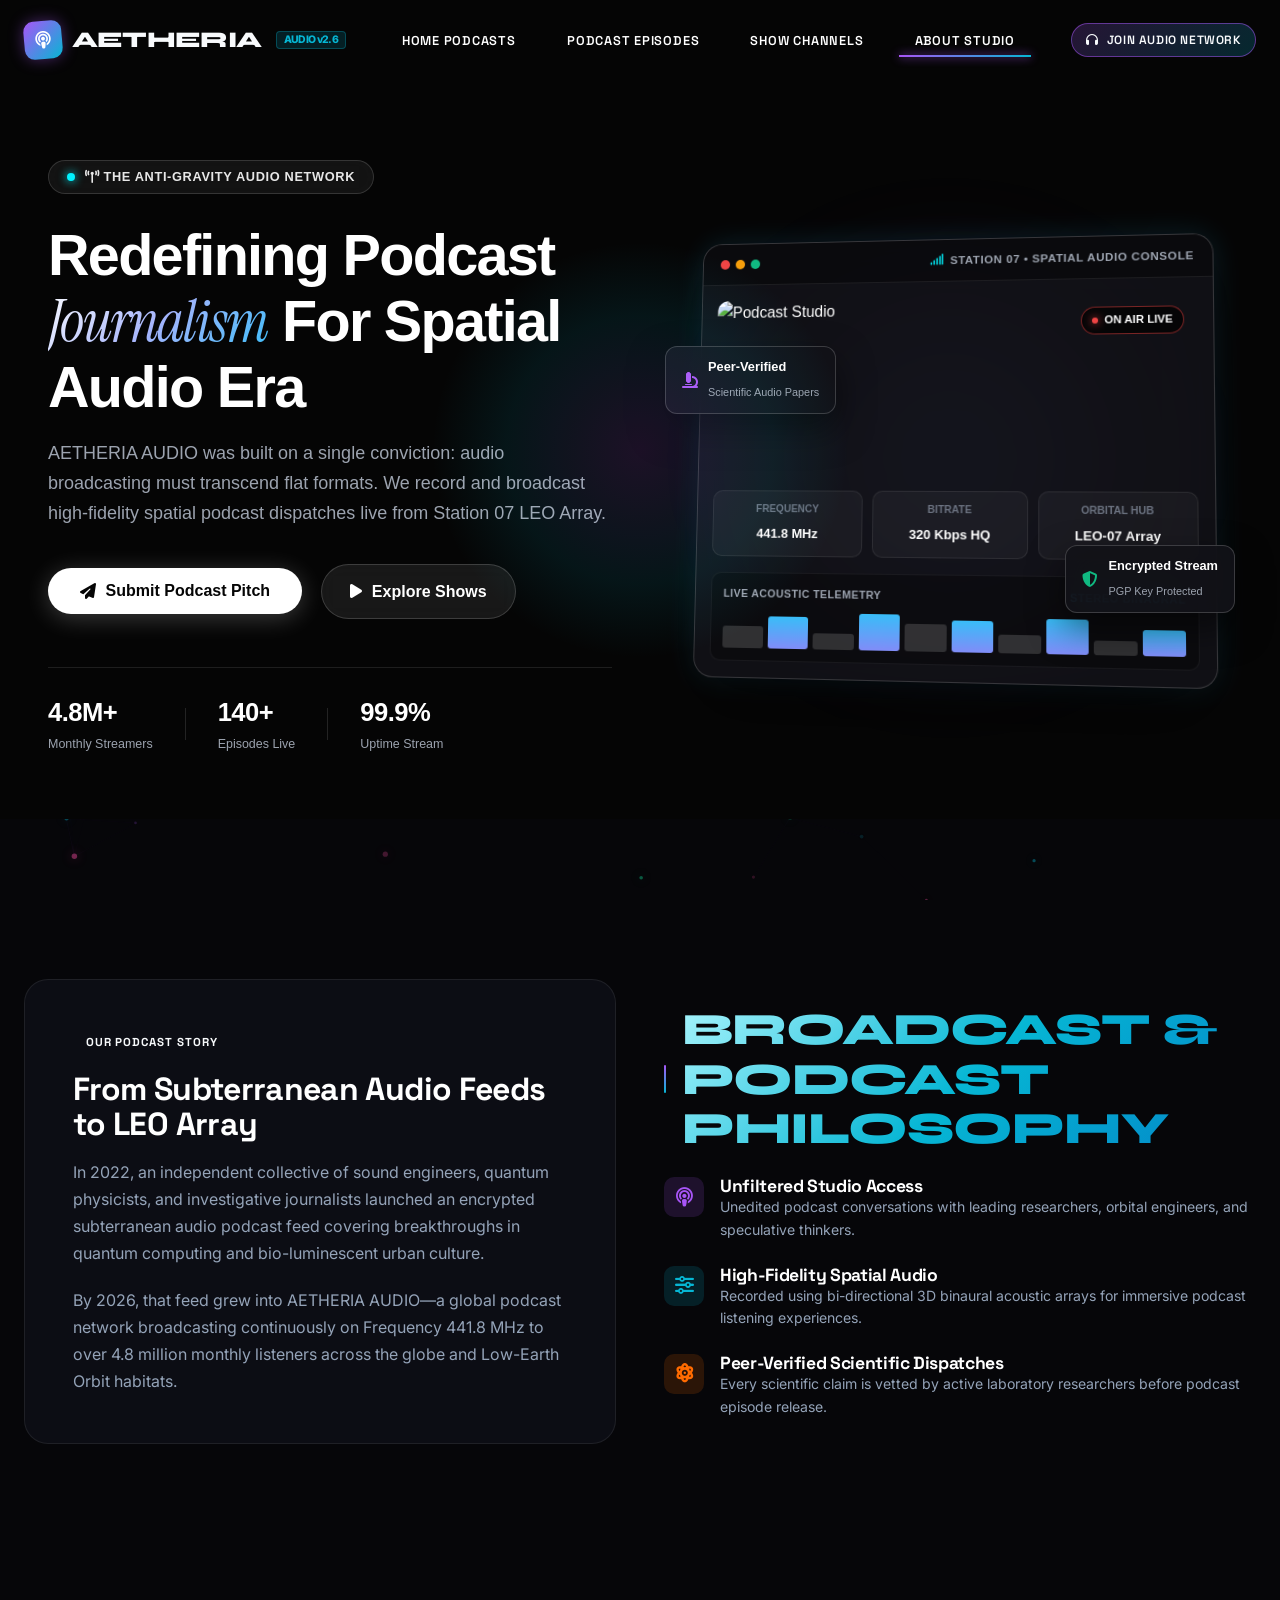
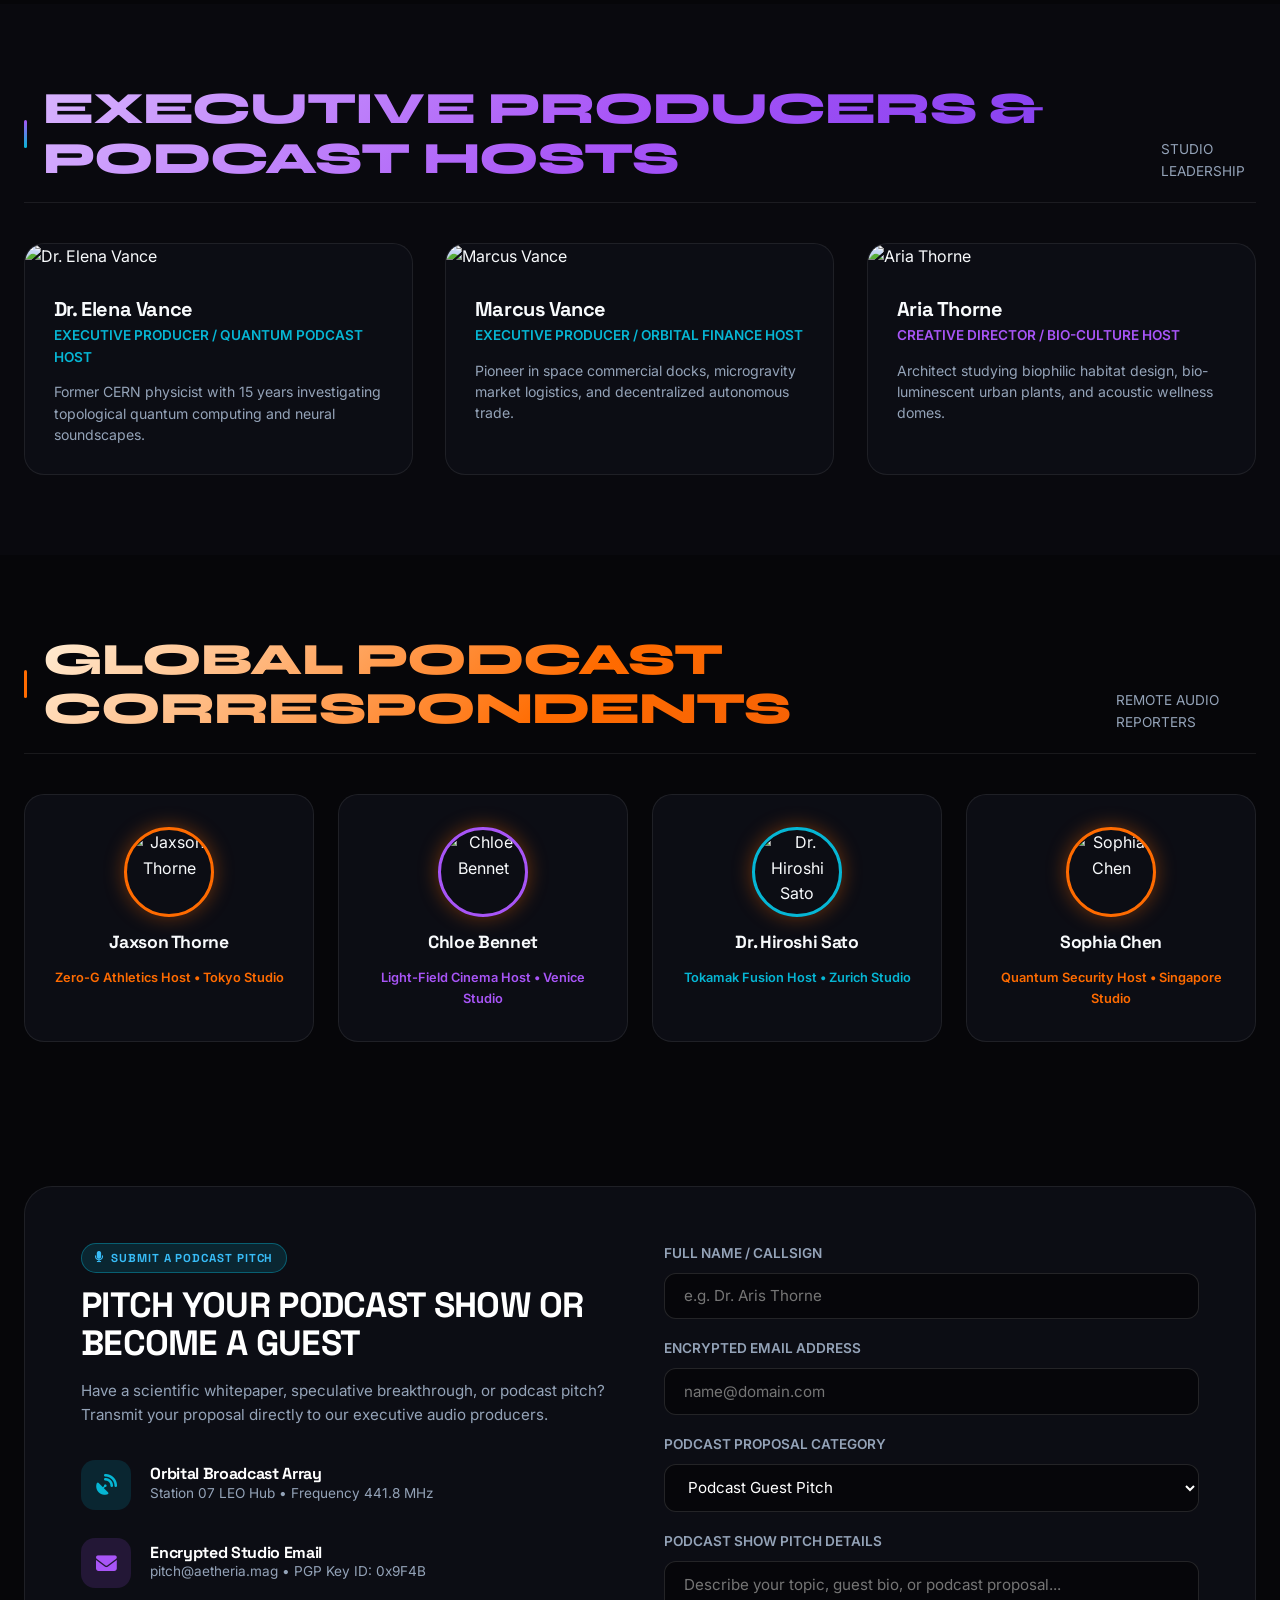
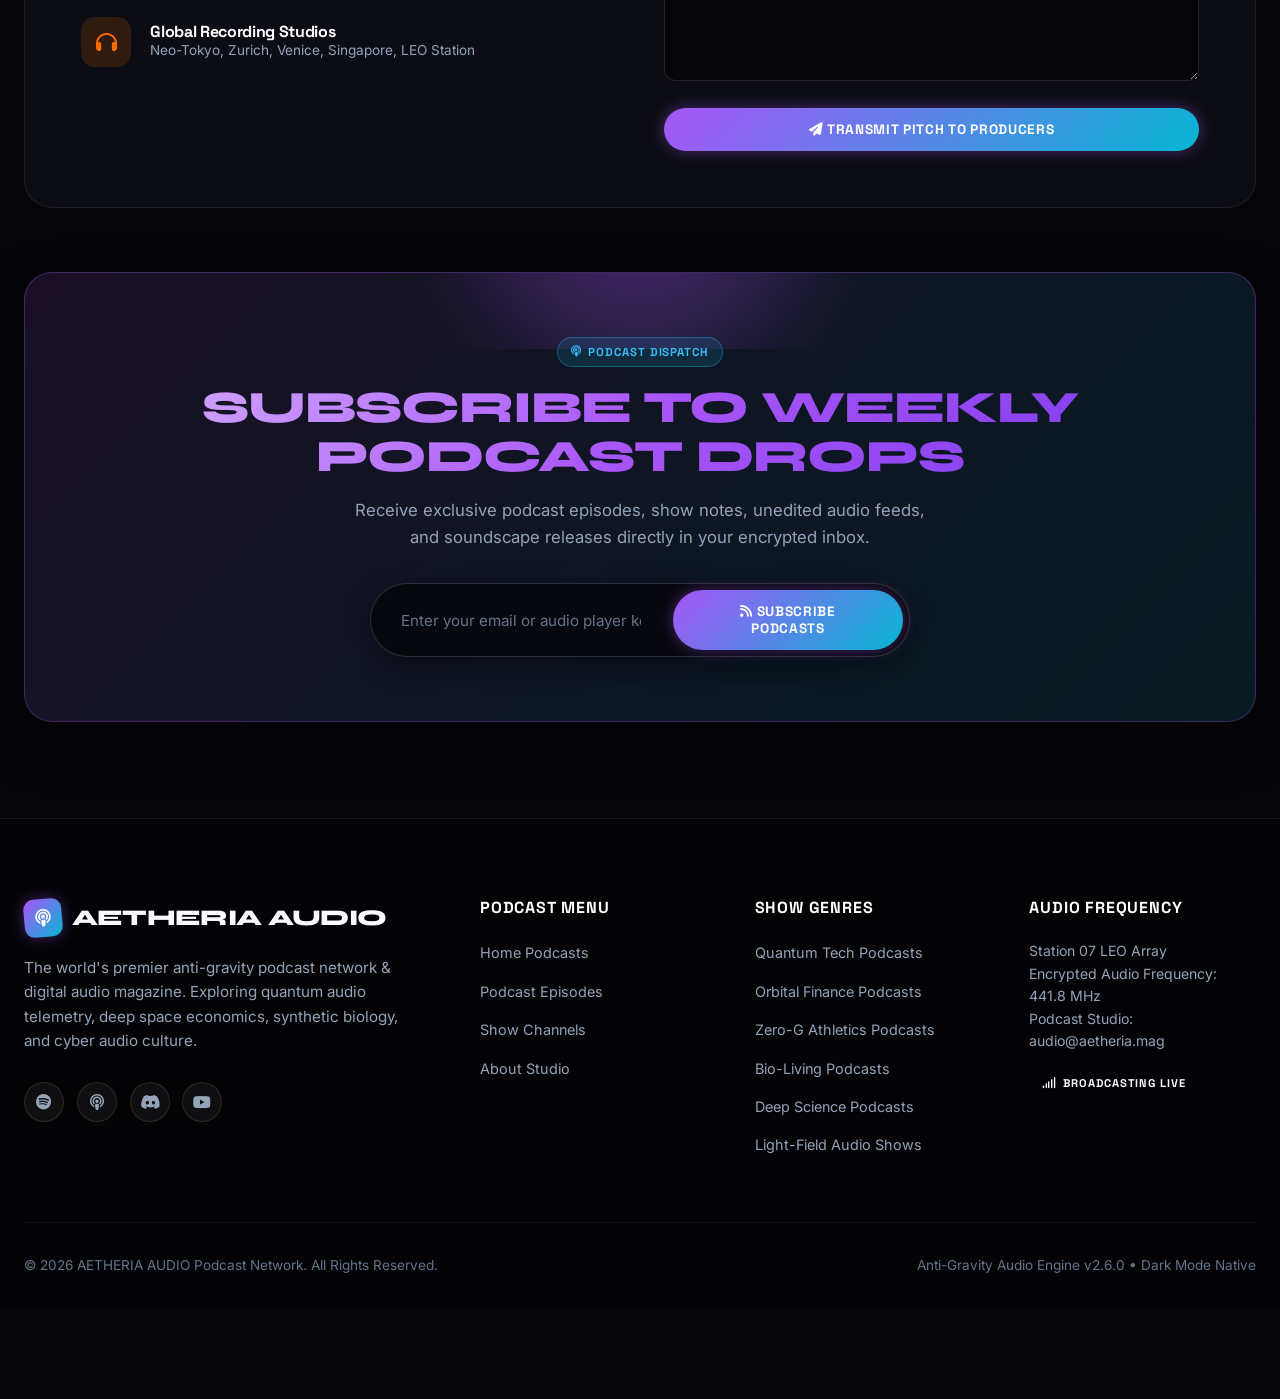
==== about.html @ 80ccce81 "Initial commit" ====
<!DOCTYPE html>
<html lang="en">
<head>
  <meta charset="UTF-8">
  <meta name="viewport" content="width=device-width, initial-scale=1.0">
  <title>About Our Podcast Network & Studio — AETHERIA AUDIO</title>
  <meta name="description" content="Learn about AETHERIA AUDIO's history, podcast broadcasting philosophy, leadership team, studio tech, and global audio correspondent network.">
  
  <!-- Font Awesome Icons -->
  <link rel="stylesheet" href="https://cdnjs.cloudflare.com/ajax/libs/font-awesome/6.4.0/css/all.min.css">
  <!-- Stylesheets -->
  <link rel="stylesheet" href="css/style.css">
</head>
<body>

  <!-- Custom Cursor Glow -->
  <div id="cursor-glow"></div>

  <!-- Background Particles Canvas -->
  <canvas id="particles-canvas"></canvas>

  <!-- Header Top Info Bar & Main Navigation Header Wrapper -->
  <header class="news-page-header">
    


    <!-- Main Navigation Header -->
    <div class="main-header">
      <div class="container nav-container">
        <a href="index.html" class="brand-logo">
          <div class="brand-icon"><i class="fas fa-podcast"></i></div>
          AETHERIA <span class="brand-tag">AUDIO v2.6</span>
        </a>

        <!-- PODCAST NAVIGATION MENU -->
        <ul class="nav-menu">
          <li><a href="index.html" class="nav-link">HOME PODCASTS</a></li>
          <li><a href="news.html" class="nav-link">PODCAST EPISODES</a></li>
          <li><a href="categories.html" class="nav-link">SHOW CHANNELS</a></li>
          <li><a href="about.html" class="nav-link active">ABOUT STUDIO</a></li>
        </ul>

        <div class="nav-actions">
          <button class="btn-header-sub" onclick="document.getElementById('newsletter-box').scrollIntoView({behavior:'smooth'})">
            <i class="fas fa-headphones"></i> JOIN AUDIO NETWORK
          </button>
          <button class="mobile-nav-toggle" aria-label="Toggle Navigation">
            <i class="fas fa-bars"></i>
          </button>
        </div>
      </div>
    </div>
  </header>

  <!-- MAIN CONTENT -->
  <main>
    
    <!-- SPLIT LAYOUT HERO SECTION -->
    <section class="about-split-hero">
      <div class="container split-hero-container">
        
        <!-- LEFT SIDE: HEADING, SUBHEADING, AND CTAS -->
        <div class="split-hero-left">
          <div class="hero-pill-badge">
            <span class="badge-dot"></span>
            <span class="badge-txt"><i class="fas fa-broadcast-tower"></i> THE ANTI-GRAVITY AUDIO NETWORK</span>
          </div>

          <h1 class="split-hero-headline">
            Redefining Podcast <span class="serif-italic-accent">Journalism</span> For Spatial Audio Era
          </h1>

          <p class="split-hero-desc">
            AETHERIA AUDIO was built on a single conviction: audio broadcasting must transcend flat formats. We record and broadcast high-fidelity spatial podcast dispatches live from Station 07 LEO Array.
          </p>

          <!-- CTAS GROUP -->
          <div class="split-hero-ctas">
            <button class="btn-split-primary" onclick="document.getElementById('about-contact-form').scrollIntoView({behavior:'smooth'})">
              <i class="fas fa-paper-plane"></i> Submit Podcast Pitch
            </button>
            <a href="categories.html" class="btn-split-secondary">
              <i class="fas fa-play"></i> Explore Shows
            </a>
          </div>

          <!-- MINI METRICS ROW -->
          <div class="split-metrics-row">
            <div class="metric-item">
              <span class="metric-val">4.8M+</span>
              <span class="metric-lbl">Monthly Streamers</span>
            </div>
            <div class="metric-divider"></div>
            <div class="metric-item">
              <span class="metric-val">140+</span>
              <span class="metric-lbl">Episodes Live</span>
            </div>
            <div class="metric-divider"></div>
            <div class="metric-item">
              <span class="metric-val">99.9%</span>
              <span class="metric-lbl">Uptime Stream</span>
            </div>
          </div>
        </div>

        <!-- RIGHT SIDE: PRODUCT VISUAL & STUDIO CONTROL DASHBOARD MOCKUP -->
        <div class="split-hero-right">
          <div class="studio-visual-wrapper">
            <div class="visual-glow-ring"></div>
            
            <!-- STUDIO GLASS CARD MOCKUP -->
            <div class="studio-glass-mockup">
              <!-- Top Mockup Toolbar -->
              <div class="mockup-bar">
                <div class="mockup-dots">
                  <span></span><span></span><span></span>
                </div>
                <div class="mockup-title-tag">
                  <i class="fas fa-signal" style="color:#00f2fe;"></i> STATION 07 • SPATIAL AUDIO CONSOLE
                </div>
              </div>

              <!-- Main Visual Body -->
              <div class="mockup-inner-body">
                <!-- Studio Image Preview -->
                <div class="mockup-studio-banner">
                  <img src="https://images.unsplash.com/photo-1590602847861-f357a9332bbc?auto=format&fit=crop&w=800&q=80" alt="Podcast Studio">
                  <div class="banner-badge"><span class="pulse-red"></span> ON AIR LIVE</div>
                </div>

                <!-- Studio Telemetry Grid -->
                <div class="mockup-telemetry-grid">
                  <div class="telemetry-box">
                    <span class="telemetry-lbl">FREQUENCY</span>
                    <span class="telemetry-val">441.8 MHz</span>
                  </div>
                  <div class="telemetry-box">
                    <span class="telemetry-lbl">BITRATE</span>
                    <span class="telemetry-val">320 Kbps HQ</span>
                  </div>
                  <div class="telemetry-box">
                    <span class="telemetry-lbl">ORBITAL HUB</span>
                    <span class="telemetry-val">LEO-07 Array</span>
                  </div>
                </div>

                <!-- Animated Equalizer Bands -->
                <div class="mockup-equalizer-wrap">
                  <div class="eq-header">
                    <span>LIVE ACOUSTIC TELEMETRY</span>
                    <span style="color:#38bdf8;">STEREO BINAURAL</span>
                  </div>
                  <div class="eq-bars-container">
                    <span class="eq-bar" style="height: 60%"></span>
                    <span class="eq-bar active" style="height: 90%"></span>
                    <span class="eq-bar" style="height: 45%"></span>
                    <span class="eq-bar active" style="height: 100%"></span>
                    <span class="eq-bar" style="height: 75%"></span>
                    <span class="eq-bar active" style="height: 85%"></span>
                    <span class="eq-bar" style="height: 50%"></span>
                    <span class="eq-bar active" style="height: 95%"></span>
                    <span class="eq-bar" style="height: 40%"></span>
                    <span class="eq-bar active" style="height: 70%"></span>
                  </div>
                </div>

              </div>
            </div>

            <!-- FLOATING ACCENT CHIP OVERLAY -->
            <div class="floating-mockup-chip chip-left">
              <i class="fas fa-microscope" style="color:#a855f7;"></i>
              <div>
                <strong>Peer-Verified</strong>
                <span>Scientific Audio Papers</span>
              </div>
            </div>

            <div class="floating-mockup-chip chip-right">
              <i class="fas fa-shield-halved" style="color:#10b981;"></i>
              <div>
                <strong>Encrypted Stream</strong>
                <span>PGP Key Protected</span>
              </div>
            </div>

          </div>
        </div>

      </div>
    </section>

    <!-- OUR STORY & BROADCAST MISSION SECTION -->
    <section class="section-padding">
      <div class="container">
        <div class="story-mission-grid">
          
          <div class="story-card anti-gravity-card">
            <span class="badge-category badge-orange" style="margin-bottom: 1rem;">OUR PODCAST STORY</span>
            <h2 style="font-size: 2rem; margin-bottom: 1rem; color: #fff;">From Subterranean Audio Feeds to LEO Array</h2>
            <p style="color: var(--text-muted); line-height: 1.7; margin-bottom: 1.2rem;">
              In 2022, an independent collective of sound engineers, quantum physicists, and investigative journalists launched an encrypted subterranean audio podcast feed covering breakthroughs in quantum computing and bio-luminescent urban culture.
            </p>
            <p style="color: var(--text-muted); line-height: 1.7;">
              By 2026, that feed grew into AETHERIA AUDIO—a global podcast network broadcasting continuously on Frequency 441.8 MHz to over 4.8 million monthly listeners across the globe and Low-Earth Orbit habitats.
            </p>
          </div>

          <div>
            <div class="section-title-wrapper" style="margin-bottom: 1.5rem;">
              <div class="section-accent-line"></div>
              <h2 class="headline-section text-gradient-cyan">BROADCAST & PODCAST PHILOSOPHY</h2>
            </div>
            
            <div class="mission-pillars">
              <div class="pillar-item">
                <div class="pillar-icon"><i class="fas fa-podcast"></i></div>
                <div>
                  <h4 style="font-size: 1.1rem; color: #fff;">Unfiltered Studio Access</h4>
                  <p style="font-size: 0.88rem; color: var(--text-muted);">Unedited podcast conversations with leading researchers, orbital engineers, and speculative thinkers.</p>
                </div>
              </div>

              <div class="pillar-item">
                <div class="pillar-icon" style="background: rgba(6, 182, 212, 0.15); color: var(--accent-cyan);"><i class="fas fa-sliders-h"></i></div>
                <div>
                  <h4 style="font-size: 1.1rem; color: #fff;">High-Fidelity Spatial Audio</h4>
                  <p style="font-size: 0.88rem; color: var(--text-muted);">Recorded using bi-directional 3D binaural acoustic arrays for immersive podcast listening experiences.</p>
                </div>
              </div>

              <div class="pillar-item">
                <div class="pillar-icon" style="background: rgba(255, 107, 0, 0.15); color: var(--accent-orange);"><i class="fas fa-atom"></i></div>
                <div>
                  <h4 style="font-size: 1.1rem; color: #fff;">Peer-Verified Scientific Dispatches</h4>
                  <p style="font-size: 0.88rem; color: var(--text-muted);">Every scientific claim is vetted by active laboratory researchers before podcast episode release.</p>
                </div>
              </div>
            </div>
          </div>

        </div>
      </div>
    </section>

    <!-- EXECUTIVE PRODUCERS & HOSTS -->
    <section class="section-padding" style="background: rgba(12, 13, 20, 0.5);">
      <div class="container">
        <div class="section-header">
          <div class="section-title-wrapper">
            <div class="section-accent-line"></div>
            <h2 class="headline-section text-gradient-purple">EXECUTIVE PRODUCERS & PODCAST HOSTS</h2>
          </div>
          <span style="color: var(--text-muted); font-size: 0.85rem;">STUDIO LEADERSHIP</span>
        </div>

        <div class="editorial-team-grid">
          
          <div class="team-card anti-gravity-card">
            <img src="https://images.unsplash.com/photo-1534528741775-53994a69daeb?auto=format&fit=crop&w=600&q=80" alt="Dr. Elena Vance" class="team-photo">
            <div class="team-info">
              <h3 class="team-name">Dr. Elena Vance</h3>
              <p class="team-title">EXECUTIVE PRODUCER / QUANTUM PODCAST HOST</p>
              <p class="team-bio">Former CERN physicist with 15 years investigating topological quantum computing and neural soundscapes.</p>
            </div>
          </div>

          <div class="team-card anti-gravity-card">
            <img src="https://images.unsplash.com/photo-1507003211169-0a1dd7228f2d?auto=format&fit=crop&w=600&q=80" alt="Marcus Vance" class="team-photo">
            <div class="team-info">
              <h3 class="team-name">Marcus Vance</h3>
              <p class="team-title" style="color: var(--accent-cyan);">EXECUTIVE PRODUCER / ORBITAL FINANCE HOST</p>
              <p class="team-bio">Pioneer in space commercial docks, microgravity market logistics, and decentralized autonomous trade.</p>
            </div>
          </div>

          <div class="team-card anti-gravity-card">
            <img src="https://images.unsplash.com/photo-1517841905240-472988babdf9?auto=format&fit=crop&w=600&q=80" alt="Aria Thorne" class="team-photo">
            <div class="team-info">
              <h3 class="team-name">Aria Thorne</h3>
              <p class="team-title" style="color: var(--accent-purple);">CREATIVE DIRECTOR / BIO-CULTURE HOST</p>
              <p class="team-bio">Architect studying biophilic habitat design, bio-luminescent urban plants, and acoustic wellness domes.</p>
            </div>
          </div>

        </div>
      </div>
    </section>

    <!-- FIELD CORRESPONDENTS & SOUND ENGINEERS -->
    <section class="section-padding">
      <div class="container">
        <div class="section-header">
          <div class="section-title-wrapper">
            <div class="section-accent-line" style="background: var(--accent-orange);"></div>
            <h2 class="headline-section text-gradient-orange">GLOBAL PODCAST CORRESPONDENTS</h2>
          </div>
          <span style="color: var(--text-muted); font-size: 0.85rem;">REMOTE AUDIO REPORTERS</span>
        </div>

        <div class="grid-4">
          <div class="contributor-card anti-gravity-card">
            <img src="https://images.unsplash.com/photo-1500648767791-00dcc994a43e?auto=format&fit=crop&w=300&q=80" alt="Jaxson Thorne" class="contributor-img">
            <h3 class="contributor-name">Jaxson Thorne</h3>
            <span class="contributor-role" style="color: var(--accent-orange);">Zero-G Athletics Host • Tokyo Studio</span>
          </div>

          <div class="contributor-card anti-gravity-card">
            <img src="https://images.unsplash.com/photo-1494790108377-be9c29b29330?auto=format&fit=crop&w=300&q=80" alt="Chloe Bennet" class="contributor-img" style="border-color: var(--accent-purple);">
            <h3 class="contributor-name">Chloe Bennet</h3>
            <span class="contributor-role" style="color: var(--accent-purple);">Light-Field Cinema Host • Venice Studio</span>
          </div>

          <div class="contributor-card anti-gravity-card">
            <img src="https://images.unsplash.com/photo-1522075469751-3a6694fb2f61?auto=format&fit=crop&w=300&q=80" alt="Dr. Hiroshi Sato" class="contributor-img" style="border-color: var(--accent-cyan);">
            <h3 class="contributor-name">Dr. Hiroshi Sato</h3>
            <span class="contributor-role" style="color: var(--accent-cyan);">Tokamak Fusion Host • Zurich Studio</span>
          </div>

          <div class="contributor-card anti-gravity-card">
            <img src="https://images.unsplash.com/photo-1573496359142-b8d87734a5a2?auto=format&fit=crop&w=300&q=80" alt="Sophia Chen" class="contributor-img" style="border-color: var(--accent-orange);">
            <h3 class="contributor-name">Sophia Chen</h3>
            <span class="contributor-role" style="color: var(--accent-orange);">Quantum Security Host • Singapore Studio</span>
          </div>
        </div>
      </div>
    </section>

    <!-- PITCH A PODCAST / CONTACT DESK -->
    <section class="container">
      <div class="contact-section-wrap">
        <div>
          <span class="badge-category badge-tech" style="margin-bottom: 0.8rem;"><i class="fas fa-microphone"></i> SUBMIT A PODCAST PITCH</span>
          <h2 style="font-size: 2.2rem; color: #fff; margin-bottom: 1rem;">PITCH YOUR PODCAST SHOW OR BECOME A GUEST</h2>
          <p style="color: var(--text-muted); font-size: 0.95rem; line-height: 1.6;">
            Have a scientific whitepaper, speculative breakthrough, or podcast pitch? Transmit your proposal directly to our executive audio producers.
          </p>

          <div class="contact-info-list">
            <div class="contact-info-item">
              <div class="contact-icon-box"><i class="fas fa-satellite-dish"></i></div>
              <div>
                <h4 style="font-size: 1rem; color: #fff;">Orbital Broadcast Array</h4>
                <p style="font-size: 0.85rem; color: var(--text-muted);">Station 07 LEO Hub • Frequency 441.8 MHz</p>
              </div>
            </div>

            <div class="contact-info-item">
              <div class="contact-icon-box" style="background: rgba(168, 85, 247, 0.15); color: var(--accent-purple);"><i class="fas fa-envelope"></i></div>
              <div>
                <h4 style="font-size: 1rem; color: #fff;">Encrypted Studio Email</h4>
                <p style="font-size: 0.85rem; color: var(--text-muted);">pitch@aetheria.mag • PGP Key ID: 0x9F4B</p>
              </div>
            </div>

            <div class="contact-info-item">
              <div class="contact-icon-box" style="background: rgba(255, 107, 0, 0.15); color: var(--accent-orange);"><i class="fas fa-headphones"></i></div>
              <div>
                <h4 style="font-size: 1rem; color: #fff;">Global Recording Studios</h4>
                <p style="font-size: 0.85rem; color: var(--text-muted);">Neo-Tokyo, Zurich, Venice, Singapore, LEO Station</p>
              </div>
            </div>
          </div>
        </div>

        <div>
          <form id="about-contact-form" class="contact-form">
            <div class="form-group">
              <label class="form-label" for="contact-name">FULL NAME / CALLSIGN</label>
              <input type="text" id="contact-name" class="form-input" placeholder="e.g. Dr. Aris Thorne" required>
            </div>

            <div class="form-group">
              <label class="form-label" for="contact-email">ENCRYPTED EMAIL ADDRESS</label>
              <input type="email" id="contact-email" class="form-input" placeholder="name@domain.com" required>
            </div>

            <div class="form-group">
              <label class="form-label" for="contact-subject">PODCAST PROPOSAL CATEGORY</label>
              <select id="contact-subject" class="form-input">
                <option value="guest">Podcast Guest Pitch</option>
                <option value="show">New Podcast Show Series Proposal</option>
                <option value="research">Scientific Paper Audio Adaptation</option>
                <option value="general">Sponsorship & Syndication Inquiry</option>
              </select>
            </div>

            <div class="form-group">
              <label class="form-label" for="contact-message">PODCAST SHOW PITCH DETAILS</label>
              <textarea id="contact-message" class="form-textarea" placeholder="Describe your topic, guest bio, or podcast proposal..." required></textarea>
            </div>

            <button type="submit" class="btn-subscribe" style="width: 100%; text-align: center; margin-top: 0.5rem;">
              <i class="fas fa-paper-plane"></i> TRANSMIT PITCH TO PRODUCERS
            </button>
          </form>
        </div>
      </div>
    </section>

    <!-- PODCAST NEWSLETTER SUBSCRIPTION SECTION -->
    <section class="container" id="newsletter-box">
      <div class="newsletter-section">
        <div class="newsletter-glow"></div>
        <span class="badge-category badge-tech" style="margin-bottom: 1rem;"><i class="fas fa-podcast"></i> PODCAST DISPATCH</span>
        <h2 class="headline-section newsletter-title text-gradient-purple">SUBSCRIBE TO WEEKLY PODCAST DROPS</h2>
        <p class="newsletter-desc">Receive exclusive podcast episodes, show notes, unedited audio feeds, and soundscape releases directly in your encrypted inbox.</p>

        <form class="newsletter-form">
          <input type="email" class="newsletter-input" placeholder="Enter your email or audio player key..." required>
          <button type="submit" class="btn-subscribe"><i class="fas fa-rss"></i> SUBSCRIBE PODCASTS</button>
        </form>
      </div>
    </section>

  </main>

  <!-- EPISODE MODAL -->
  <div id="article-modal" class="modal-overlay">
    <div class="modal-container">
      <button class="modal-close-btn" onclick="closeModal()"><i class="fas fa-times"></i></button>
      <div class="modal-body-content"></div>
    </div>
  </div>

  <!-- MAIN FOOTER -->
  <footer class="main-footer">
    <div class="container">
      <div class="footer-grid">
        
        <div>
          <a href="index.html" class="brand-logo">
            <div class="brand-icon"><i class="fas fa-podcast"></i></div>
            AETHERIA AUDIO
          </a>
          <p class="footer-brand-desc">
            The world's premier anti-gravity podcast network & digital audio magazine. Exploring quantum audio telemetry, deep space economics, synthetic biology, and cyber audio culture.
          </p>
          <div class="footer-socials">
            <a href="#" class="social-link" aria-label="Spotify"><i class="fab fa-spotify"></i></a>
            <a href="#" class="social-link" aria-label="Apple Podcasts"><i class="fas fa-podcast"></i></a>
            <a href="#" class="social-link" aria-label="Discord"><i class="fab fa-discord"></i></a>
            <a href="#" class="social-link" aria-label="Youtube"><i class="fab fa-youtube"></i></a>
          </div>
        </div>

        <div>
          <h4 class="footer-col-title">PODCAST MENU</h4>
          <ul class="footer-links-list">
            <li><a href="index.html">Home Podcasts</a></li>
            <li><a href="news.html">Podcast Episodes</a></li>
            <li><a href="categories.html">Show Channels</a></li>
            <li><a href="about.html">About Studio</a></li>
          </ul>
        </div>

        <div>
          <h4 class="footer-col-title">SHOW GENRES</h4>
          <ul class="footer-links-list">
            <li><a href="categories.html#tech">Quantum Tech Podcasts</a></li>
            <li><a href="categories.html#business">Orbital Finance Podcasts</a></li>
            <li><a href="categories.html#sports">Zero-G Athletics Podcasts</a></li>
            <li><a href="categories.html#lifestyle">Bio-Living Podcasts</a></li>
            <li><a href="categories.html#science">Deep Science Podcasts</a></li>
            <li><a href="categories.html#entertainment">Light-Field Audio Shows</a></li>
          </ul>
        </div>

        <div>
          <h4 class="footer-col-title">AUDIO FREQUENCY</h4>
          <p style="font-size: 0.88rem; color: var(--text-muted); line-height: 1.6; margin-bottom: 1rem;">
            Station 07 LEO Array<br>
            Encrypted Audio Frequency: 441.8 MHz<br>
            Podcast Studio: audio@aetheria.mag
          </p>
          <span class="badge-category badge-cyan" style="font-size: 0.7rem;"><i class="fas fa-signal"></i> BROADCASTING LIVE</span>
        </div>

      </div>

      <div class="footer-bottom-bar">
        <span>© 2026 AETHERIA AUDIO Podcast Network. All Rights Reserved.</span>
        <span>Anti-Gravity Audio Engine v2.6.0 • Dark Mode Native</span>
      </div>
    </div>
  </footer>

  <!-- Scripts -->
  <script src="js/main.js"></script>
</body>
</html>
---- css/style.css ----
/* ==========================================================================
   AETHERIA - ANTI-GRAVITY FUTURISTIC PODCAST & AUDIO MAGAZINE
   Design System, CSS Variables, Soundwave Animations & Sticky Player
   ========================================================================== */

@import url('https://fonts.googleapis.com/css2?family=Barlow:wght@300;400;500;600&family=Instrument+Serif:ital@0;1&family=Outfit:wght@300;400;500;600;700;800;900&family=Space+Grotesk:wght@300;400;500;600;700&family=Syne:wght@400;600;700;800&family=Inter:wght@300;400;500;600;700&display=swap');

:root {
  /* Core Palette */
  --bg-dark: #060609;
  --bg-card: #0c0d14;
  --bg-card-hover: #121420;
  --bg-glass: rgba(12, 13, 20, 0.75);
  --bg-glass-border: rgba(255, 255, 255, 0.08);

  /* Typography Colors */
  --text-main: #f8fafc;
  --text-muted: #94a3b8;
  --text-dim: #64748b;

  /* Accent Colors */
  --accent-purple: #a855f7;
  --accent-purple-glow: rgba(168, 85, 247, 0.4);
  --accent-cyan: #06b6d4;
  --accent-cyan-glow: rgba(6, 182, 212, 0.4);
  --accent-orange: #ff6b00;
  --accent-orange-glow: rgba(255, 107, 0, 0.4);
  --accent-magenta: #ec4899;
  --accent-green: #10b981;

  /* Fonts */
  --font-display: 'Syne', 'Outfit', sans-serif;
  --font-title: 'Space Grotesk', 'Outfit', sans-serif;
  --font-body: 'Inter', sans-serif;

  /* Shadows & Depth */
  --shadow-sm: 0 4px 20px rgba(0, 0, 0, 0.4);
  --shadow-glow-purple: 0 0 30px rgba(168, 85, 247, 0.3);
  --shadow-glow-cyan: 0 0 30px rgba(6, 182, 212, 0.3);
  --shadow-glow-orange: 0 0 30px rgba(255, 107, 0, 0.3);

  /* Transitions */
  --transition-fast: 0.2s cubic-bezier(0.16, 1, 0.3, 1);
  --transition-smooth: 0.4s cubic-bezier(0.16, 1, 0.3, 1);
  --transition-bounce: 0.5s cubic-bezier(0.34, 1.56, 0.64, 1);
}

/* Reset & Setup */
*, *::before, *::after {
  box-sizing: border-box;
  margin: 0;
  padding: 0;
}

html {
  scroll-behavior: smooth;
  font-size: 16px;
  background-color: var(--bg-dark);
  color: var(--text-main);
  font-family: var(--font-body);
  overflow-x: hidden;
}

body {
  background-color: var(--bg-dark);
  color: var(--text-main);
  line-height: 1.6;
  min-height: 100vh;
  position: relative;
  overflow-x: hidden;
  -webkit-font-smoothing: antialiased;
  padding-bottom: 90px; /* Space for Sticky Audio Player */
}

/* Custom Cursor Glow */
#cursor-glow {
  position: fixed;
  width: 420px;
  height: 420px;
  border-radius: 50%;
  background: radial-gradient(circle, rgba(168, 85, 247, 0.14) 0%, rgba(6, 182, 212, 0.09) 45%, rgba(0, 0, 0, 0) 70%);
  pointer-events: none;
  z-index: 9999;
  transform: translate(-50%, -50%);
  transition: width 0.3s, height 0.3s, opacity 0.3s;
  mix-blend-mode: screen;
}

/* Background Particle Canvas */
#particles-canvas {
  position: fixed;
  top: 0;
  left: 0;
  width: 100vw;
  height: 100vh;
  pointer-events: none;
  z-index: 0;
  opacity: 0.65;
}

/* Container */
.container {
  width: 100%;
  max-width: 1380px;
  margin: 0 auto;
  padding: 0 1.5rem;
  position: relative;
  z-index: 2;
}

/* Typography */
h1, h2, h3, h4, h5, h6 {
  font-family: var(--font-title);
  color: var(--text-main);
  line-height: 1.1;
  font-weight: 700;
  letter-spacing: -0.02em;
}

.headline-hero {
  font-family: var(--font-display);
  font-size: clamp(2.4rem, 5.2vw, 5rem);
  font-weight: 800;
  text-transform: uppercase;
  letter-spacing: -0.03em;
  line-height: 0.95;
  background: linear-gradient(135deg, #ffffff 40%, #cbd5e1 70%, #94a3b8 100%);
  -webkit-background-clip: text;
  -webkit-text-fill-color: transparent;
}

.headline-section {
  font-family: var(--font-display);
  font-size: clamp(1.8rem, 3.5vw, 2.8rem);
  font-weight: 800;
  text-transform: uppercase;
  letter-spacing: -0.02em;
}

.text-gradient-purple {
  background: linear-gradient(135deg, #d8b4fe 0%, var(--accent-purple) 50%, #7c3aed 100%);
  -webkit-background-clip: text;
  -webkit-text-fill-color: transparent;
}

.text-gradient-cyan {
  background: linear-gradient(135deg, #a5f3fc 0%, var(--accent-cyan) 50%, #0284c7 100%);
  -webkit-background-clip: text;
  -webkit-text-fill-color: transparent;
}

.text-gradient-orange {
  background: linear-gradient(135deg, #ffedd5 0%, var(--accent-orange) 50%, #ea580c 100%);
  -webkit-background-clip: text;
  -webkit-text-fill-color: transparent;
}

/* Header & Top Bar */
.header-top-bar {
  background: rgba(6, 6, 9, 0.92);
  border-bottom: 1px solid rgba(255, 255, 255, 0.06);
  padding: 0.5rem 0;
  font-size: 0.8rem;
  color: var(--text-muted);
}

.header-top-inner {
  display: flex;
  justify-content: space-between;
  align-items: center;
}

.top-bar-badge {
  display: inline-flex;
  align-items: center;
  gap: 0.5rem;
  background: rgba(168, 85, 247, 0.15);
  color: var(--accent-purple);
  padding: 0.2rem 0.65rem;
  border-radius: 20px;
  border: 1px solid rgba(168, 85, 247, 0.3);
  font-weight: 600;
  font-size: 0.75rem;
  letter-spacing: 0.05em;
  text-transform: uppercase;
}

.pulsing-dot {
  width: 7px;
  height: 7px;
  background-color: var(--accent-purple);
  border-radius: 50%;
  box-shadow: 0 0 10px var(--accent-purple);
  animation: pulse-ring 1.8s infinite;
}

@keyframes pulse-ring {
  0% { transform: scale(0.95); box-shadow: 0 0 0 0 rgba(168, 85, 247, 0.7); }
  70% { transform: scale(1); box-shadow: 0 0 0 8px rgba(168, 85, 247, 0); }
  100% { transform: scale(0.95); box-shadow: 0 0 0 0 rgba(168, 85, 247, 0); }
}

.main-header {
  position: sticky;
  top: 0;
  z-index: 100;
  background: rgba(6, 6, 9, 0.88);
  backdrop-filter: blur(20px);
  -webkit-backdrop-filter: blur(20px);
  border-bottom: 1px solid rgba(255, 255, 255, 0.08);
  transition: all 0.3s ease;
}

.main-header.scrolled {
  background: rgba(6, 6, 9, 0.96);
  box-shadow: 0 10px 30px rgba(0, 0, 0, 0.8);
}

.nav-container {
  display: flex;
  align-items: center;
  justify-content: space-between;
  height: 80px;
  gap: 1.5rem;
}

.brand-logo {
  display: flex;
  align-items: center;
  gap: 0.6rem;
  text-decoration: none;
  color: var(--text-main);
  font-family: var(--font-display);
  font-size: 1.6rem;
  font-weight: 800;
  letter-spacing: -0.03em;
  white-space: nowrap;
  flex-shrink: 0;
}

.brand-icon {
  width: 38px;
  height: 38px;
  background: linear-gradient(135deg, var(--accent-purple), var(--accent-cyan));
  border-radius: 10px;
  display: flex;
  align-items: center;
  justify-content: center;
  color: #fff;
  font-size: 1.1rem;
  box-shadow: 0 0 15px var(--accent-purple-glow);
  transform: rotate(-5deg);
  transition: transform 0.3s var(--transition-bounce);
  flex-shrink: 0;
}

.brand-logo:hover .brand-icon {
  transform: rotate(10deg) scale(1.1);
  box-shadow: 0 0 25px var(--accent-cyan-glow);
}

.brand-tag {
  font-size: 0.65rem;
  background: rgba(6, 182, 212, 0.15);
  border: 1px solid rgba(6, 182, 212, 0.3);
  padding: 3px 7px;
  border-radius: 4px;
  font-family: var(--font-body);
  color: var(--accent-cyan);
  display: inline-block;
  margin-left: 0.3rem;
  line-height: 1;
  vertical-align: middle;
}

/* PODCAST NAV MENU */
.nav-menu {
  display: flex;
  align-items: center;
  gap: 1.8rem;
  list-style: none;
  margin: 0;
  padding: 0;
  flex-shrink: 0;
}

.nav-link {
  text-decoration: none;
  color: var(--text-muted);
  font-family: var(--font-title);
  font-size: 0.88rem;
  font-weight: 600;
  letter-spacing: 0.06em;
  text-transform: uppercase;
  position: relative;
  padding: 0.5rem 0;
  transition: color 0.3s ease;
  white-space: nowrap;
}

.nav-link::after {
  content: '';
  position: absolute;
  bottom: 0;
  left: 0;
  width: 0%;
  height: 2px;
  background: linear-gradient(90deg, var(--accent-purple), var(--accent-cyan));
  transition: width 0.3s var(--transition-smooth);
  box-shadow: 0 0 10px var(--accent-purple);
}

.nav-link:hover, .nav-link.active {
  color: var(--text-main);
}

.nav-link:hover::after, .nav-link.active::after {
  width: 100%;
}

.nav-actions {
  display: flex;
  align-items: center;
  gap: 1rem;
  flex-shrink: 0;
}

.btn-header-sub {
  display: inline-flex;
  align-items: center;
  gap: 0.5rem;
  background: linear-gradient(135deg, rgba(168, 85, 247, 0.2), rgba(6, 182, 212, 0.2));
  border: 1px solid rgba(168, 85, 247, 0.5);
  color: var(--text-main);
  padding: 0.55rem 1.2rem;
  border-radius: 30px;
  font-family: var(--font-title);
  font-weight: 600;
  font-size: 0.8rem;
  letter-spacing: 0.05em;
  text-transform: uppercase;
  text-decoration: none;
  cursor: pointer;
  white-space: nowrap;
  transition: all 0.3s ease;
}

.btn-header-sub:hover {
  background: linear-gradient(135deg, var(--accent-purple), var(--accent-cyan));
  box-shadow: 0 0 25px var(--accent-purple-glow);
  transform: translateY(-2px);
  color: #fff;
}

.mobile-nav-toggle {
  display: none;
  background: none;
  border: none;
  color: var(--text-main);
  font-size: 1.5rem;
  cursor: pointer;
}

/* PODCAST AUDIO WAVEFORM ANIMATION */
.sound-wave-anim {
  display: inline-flex;
  align-items: flex-end;
  gap: 3px;
  height: 18px;
}

.wave-bar {
  width: 3px;
  background: var(--accent-cyan);
  border-radius: 3px;
  animation: soundWave 1.2s ease-in-out infinite alternate;
}

.wave-bar:nth-child(1) { height: 30%; animation-delay: 0.1s; }
.wave-bar:nth-child(2) { height: 80%; animation-delay: 0.3s; background: var(--accent-purple); }
.wave-bar:nth-child(3) { height: 100%; animation-delay: 0.2s; }
.wave-bar:nth-child(4) { height: 50%; animation-delay: 0.4s; background: var(--accent-orange); }
.wave-bar:nth-child(5) { height: 90%; animation-delay: 0.15s; }

@keyframes soundWave {
  0% { height: 20%; }
  100% { height: 100%; }
}

/* Anti-Gravity Floating Podcast Cards */
.anti-gravity-card {
  background: var(--bg-card);
  border: 1px solid var(--bg-glass-border);
  border-radius: 18px;
  overflow: hidden;
  position: relative;
  transition: transform 0.4s cubic-bezier(0.16, 1, 0.3, 1), box-shadow 0.4s ease, border-color 0.4s ease;
  transform-style: preserve-3d;
  will-change: transform;
}

.anti-gravity-card:hover {
  transform: translateY(-10px) rotateX(2deg) rotateY(-2deg) scale(1.01);
  border-color: rgba(168, 85, 247, 0.45);
  box-shadow: 0 20px 40px rgba(0, 0, 0, 0.65), 0 0 30px rgba(168, 85, 247, 0.25);
  z-index: 10;
}

.anti-gravity-card::before {
  content: '';
  position: absolute;
  top: 0;
  left: 0;
  right: 0;
  height: 2px;
  background: linear-gradient(90deg, transparent, var(--accent-purple), var(--accent-cyan), transparent);
  opacity: 0;
  transition: opacity 0.4s ease;
}

.anti-gravity-card:hover::before {
  opacity: 1;
}

/* Floating animation helper */
.float-element {
  animation: floatAnim 6s ease-in-out infinite;
}

@keyframes floatAnim {
  0%, 100% { transform: translateY(0px) rotate(0deg); }
  50% { transform: translateY(-12px) rotate(0.8deg); }
}

/* Category Badges */
.badge-category {
  display: inline-flex;
  align-items: center;
  gap: 0.4rem;
  padding: 0.3rem 0.8rem;
  border-radius: 30px;
  font-family: var(--font-title);
  font-size: 0.72rem;
  font-weight: 700;
  letter-spacing: 0.08em;
  text-transform: uppercase;
  width: fit-content;
}

.badge-tech { background: rgba(6, 182, 212, 0.15); color: #38bdf8; border: 1px solid rgba(6, 182, 212, 0.4); }
.badge-business { background: rgba(168, 85, 247, 0.15); color: #c084fc; border: 1px solid rgba(168, 85, 247, 0.4); }
.badge-sports { background: rgba(255, 107, 0, 0.15); color: #ff8c38; border: 1px solid rgba(255, 107, 0, 0.4); }
.badge-lifestyle { background: rgba(236, 72, 153, 0.15); color: #f472b6; border: 1px solid rgba(236, 72, 153, 0.4); }
.badge-science { background: rgba(16, 185, 129, 0.15); color: #34d399; border: 1px solid rgba(16, 185, 129, 0.4); }
.badge-entertainment { background: rgba(245, 158, 11, 0.15); color: #fbbf24; border: 1px solid rgba(245, 158, 11, 0.4); }

/* Play Button Overlay on Podcast Covers */
.podcast-play-btn {
  width: 52px;
  height: 52px;
  border-radius: 50%;
  background: linear-gradient(135deg, var(--accent-purple), var(--accent-cyan));
  color: #fff;
  border: none;
  display: flex;
  align-items: center;
  justify-content: center;
  font-size: 1.1rem;
  cursor: pointer;
  box-shadow: 0 0 20px var(--accent-purple-glow);
  transition: transform 0.3s var(--transition-bounce), box-shadow 0.3s ease;
}

.podcast-play-btn:hover {
  transform: scale(1.15) rotate(5deg);
  box-shadow: 0 0 30px var(--accent-cyan-glow);
}

.podcast-cover-wrap {
  position: relative;
  width: 100%;
  height: 250px;
  overflow: hidden;
}

.podcast-cover-wrap img {
  width: 100%;
  height: 100%;
  object-fit: cover;
  transition: transform 0.6s cubic-bezier(0.16, 1, 0.3, 1);
}

.anti-gravity-card:hover .podcast-cover-wrap img {
  transform: scale(1.08);
}

.play-overlay {
  position: absolute;
  top: 0;
  left: 0;
  width: 100%;
  height: 100%;
  background: rgba(6, 6, 9, 0.45);
  display: flex;
  align-items: center;
  justify-content: center;
  opacity: 0;
  transition: opacity 0.3s ease;
}

.anti-gravity-card:hover .play-overlay {
  opacity: 1;
}

/* Sections */
.section-padding {
  padding: 5rem 0;
  position: relative;
}

.section-header {
  display: flex;
  justify-content: space-between;
  align-items: flex-end;
  margin-bottom: 2.5rem;
  border-bottom: 1px solid rgba(255, 255, 255, 0.08);
  padding-bottom: 1.2rem;
}

.section-title-wrapper {
  display: flex;
  align-items: center;
  gap: 1rem;
}

.section-accent-line {
  width: 4px;
  height: 28px;
  background: linear-gradient(to bottom, var(--accent-purple), var(--accent-cyan));
  border-radius: 2px;
}

.view-all-link {
  color: var(--accent-cyan);
  text-decoration: none;
  font-family: var(--font-title);
  font-size: 0.85rem;
  font-weight: 700;
  letter-spacing: 0.08em;
  text-transform: uppercase;
  display: flex;
  align-items: center;
  gap: 0.4rem;
  transition: gap 0.3s ease, color 0.3s ease;
}

.view-all-link:hover {
  color: var(--accent-purple);
  gap: 0.7rem;
}

/* Hero Grid */
.hero-section {
  padding: 2.5rem 0 4rem;
  position: relative;
}

.hero-grid {
  display: grid;
  grid-template-columns: 1.8fr 1fr;
  gap: 2rem;
}

.hero-featured-card {
  position: relative;
  border-radius: 24px;
  overflow: hidden;
  height: 590px;
  background: var(--bg-card);
  border: 1px solid rgba(255, 255, 255, 0.1);
  display: flex;
  flex-direction: column;
  justify-content: flex-end;
  padding: 3rem;
  box-shadow: 0 20px 50px rgba(0,0,0,0.65);
}

.hero-bg-img {
  position: absolute;
  top: 0;
  left: 0;
  width: 100%;
  height: 100%;
  object-fit: cover;
  transition: transform 0.8s cubic-bezier(0.16, 1, 0.3, 1);
  filter: brightness(0.72) contrast(1.1);
}

.hero-featured-card:hover .hero-bg-img {
  transform: scale(1.05);
  filter: brightness(0.82) contrast(1.15);
}

.hero-overlay {
  position: absolute;
  top: 0;
  left: 0;
  width: 100%;
  height: 100%;
  background: linear-gradient(to top, rgba(6, 6, 9, 0.95) 0%, rgba(6, 6, 9, 0.4) 50%, rgba(6, 6, 9, 0.1) 100%);
  z-index: 1;
}

.hero-content {
  position: relative;
  z-index: 2;
  max-width: 820px;
}

.hero-meta {
  display: flex;
  align-items: center;
  gap: 1rem;
  margin-bottom: 1rem;
  font-size: 0.85rem;
  color: var(--text-muted);
  flex-wrap: wrap;
}

.hero-title {
  margin: 1rem 0 1.2rem;
  cursor: pointer;
}

.hero-excerpt {
  color: #cbd5e1;
  font-size: 1.08rem;
  line-height: 1.6;
  margin-bottom: 1.8rem;
  display: -webkit-box;
  -webkit-line-clamp: 2;
  -webkit-box-orient: vertical;
  overflow: hidden;
}

.hero-author-bar {
  display: flex;
  align-items: center;
  gap: 1rem;
}

.author-avatar {
  width: 46px;
  height: 46px;
  border-radius: 50%;
  object-fit: cover;
  border: 2px solid var(--accent-purple);
  box-shadow: 0 0 10px var(--accent-purple-glow);
}

.author-info {
  display: flex;
  flex-direction: column;
}

.author-name {
  font-weight: 700;
  font-size: 0.9rem;
  color: #fff;
}

.author-role {
  font-size: 0.75rem;
  color: var(--text-muted);
}

/* Today's Broadcast Schedule Box */
.today-updates-box {
  background: var(--bg-card);
  border: 1px solid var(--bg-glass-border);
  border-radius: 20px;
  padding: 1.5rem;
  position: relative;
  overflow: hidden;
}

.updates-header {
  display: flex;
  align-items: center;
  justify-content: space-between;
  margin-bottom: 1.2rem;
  border-bottom: 1px solid rgba(255, 255, 255, 0.08);
  padding-bottom: 0.8rem;
}

.updates-title {
  font-family: var(--font-title);
  font-size: 1.1rem;
  text-transform: uppercase;
  display: flex;
  align-items: center;
  gap: 0.5rem;
}

.update-list {
  display: flex;
  flex-direction: column;
  gap: 1rem;
}

.update-item {
  display: flex;
  gap: 0.8rem;
  padding-bottom: 1rem;
  border-bottom: 1px dashed rgba(255, 255, 255, 0.06);
  cursor: pointer;
  transition: transform 0.2s ease;
  align-items: flex-start;
}

.update-item:last-child {
  border-bottom: none;
  padding-bottom: 0;
}

.update-item:hover {
  transform: translateX(4px);
}

.update-time {
  font-family: var(--font-title);
  font-size: 0.75rem;
  font-weight: 700;
  color: var(--accent-cyan);
  background: rgba(6, 182, 212, 0.1);
  padding: 0.25rem 0.5rem;
  border-radius: 6px;
  white-space: nowrap;
}

.update-text {
  font-size: 0.88rem;
  font-weight: 600;
  color: var(--text-main);
  line-height: 1.4;
  transition: color 0.2s ease;
}

.update-item:hover .update-text {
  color: var(--accent-purple);
}

/* Grids */
.grid-3 { display: grid; grid-template-columns: repeat(3, 1fr); gap: 2rem; }
.grid-4 { display: grid; grid-template-columns: repeat(4, 1fr); gap: 1.5rem; }
.grid-2 { display: grid; grid-template-columns: repeat(2, 1fr); gap: 2rem; }

/* Article/Episode Card Body */
.article-card-body {
  padding: 1.5rem;
  display: flex;
  flex-direction: column;
  gap: 0.8rem;
  flex: 1;
}

.article-meta {
  display: flex;
  align-items: center;
  justify-content: space-between;
  font-size: 0.78rem;
  color: var(--text-muted);
}

.article-title {
  font-size: 1.2rem;
  line-height: 1.3;
  color: var(--text-main);
  transition: color 0.3s ease;
  cursor: pointer;
}

.anti-gravity-card:hover .article-title {
  color: var(--accent-purple);
}

.article-snippet {
  font-size: 0.88rem;
  color: var(--text-muted);
  display: -webkit-box;
  -webkit-line-clamp: 2;
  -webkit-box-orient: vertical;
  overflow: hidden;
  line-height: 1.5;
}

.article-footer {
  margin-top: auto;
  padding-top: 1rem;
  border-top: 1px solid rgba(255, 255, 255, 0.06);
  display: flex;
  align-items: center;
  justify-content: space-between;
  font-size: 0.8rem;
  color: var(--text-muted);
}

.btn-listen-now {
  background: linear-gradient(135deg, rgba(168, 85, 247, 0.2), rgba(6, 182, 212, 0.2));
  border: 1px solid rgba(168, 85, 247, 0.4);
  color: #fff;
  padding: 0.4rem 0.9rem;
  border-radius: 20px;
  font-family: var(--font-title);
  font-size: 0.75rem;
  font-weight: 700;
  cursor: pointer;
  display: flex;
  align-items: center;
  gap: 0.4rem;
  transition: all 0.3s ease;
}

.anti-gravity-card:hover .btn-listen-now {
  background: linear-gradient(135deg, var(--accent-purple), var(--accent-cyan));
  box-shadow: 0 0 15px var(--accent-purple-glow);
  transform: scale(1.05);
}

/* Trending Podcasts Grid */
.trending-grid {
  display: grid;
  grid-template-columns: repeat(2, 1fr);
  gap: 2rem;
}

.trending-card {
  display: flex;
  gap: 1.5rem;
  background: var(--bg-card);
  border: 1px solid var(--bg-glass-border);
  border-radius: 18px;
  padding: 1.5rem;
  position: relative;
  overflow: hidden;
  transition: all 0.3s ease;
}

.trending-card:hover {
  transform: translateY(-5px);
  border-color: rgba(6, 182, 212, 0.4);
  box-shadow: var(--shadow-glow-cyan);
}

.trending-num {
  font-family: var(--font-display);
  font-size: 3.5rem;
  font-weight: 900;
  line-height: 1;
  background: linear-gradient(135deg, rgba(255, 255, 255, 0.3), rgba(255, 255, 255, 0.05));
  -webkit-background-clip: text;
  -webkit-text-fill-color: transparent;
  user-select: none;
}

.trending-card:hover .trending-num {
  background: linear-gradient(135deg, var(--accent-cyan), var(--accent-purple));
  -webkit-background-clip: text;
  -webkit-text-fill-color: transparent;
}

/* Staff Picks Showcase */
.staff-picks-container {
  display: grid;
  grid-template-columns: 1fr 1fr;
  gap: 2.5rem;
  align-items: center;
}

.staff-picks-main {
  position: relative;
  border-radius: 20px;
  overflow: hidden;
  height: 480px;
}

.staff-picks-main img {
  width: 100%;
  height: 100%;
  object-fit: cover;
}

.staff-picks-quote-box {
  background: rgba(12, 13, 20, 0.88);
  backdrop-filter: blur(16px);
  border: 1px solid rgba(168, 85, 247, 0.3);
  border-radius: 20px;
  padding: 2.5rem;
  position: relative;
}

.quote-mark {
  font-family: var(--font-display);
  font-size: 4rem;
  line-height: 1;
  color: var(--accent-purple);
  opacity: 0.4;
  margin-bottom: -1.5rem;
}

/* Top Podcast Hosts / Contributors */
.contributor-card {
  background: var(--bg-card);
  border: 1px solid var(--bg-glass-border);
  border-radius: 20px;
  padding: 2rem 1.5rem;
  text-align: center;
  display: flex;
  flex-direction: column;
  align-items: center;
  gap: 1rem;
  transition: all 0.3s ease;
}

.contributor-card:hover {
  transform: translateY(-8px);
  border-color: rgba(255, 107, 0, 0.4);
  box-shadow: var(--shadow-glow-orange);
}

.contributor-img {
  width: 90px;
  height: 90px;
  border-radius: 50%;
  object-fit: cover;
  border: 3px solid var(--accent-orange);
  box-shadow: 0 0 20px var(--accent-orange-glow);
  transition: transform 0.3s ease;
}

.contributor-card:hover .contributor-img {
  transform: scale(1.1) rotate(5deg);
}

.contributor-name { font-size: 1.1rem; font-weight: 700; }
.contributor-role { font-size: 0.8rem; color: var(--accent-cyan); font-weight: 600; }
.contributor-stats { font-size: 0.75rem; color: var(--text-muted); background: rgba(255, 255, 255, 0.04); padding: 0.3rem 0.8rem; border-radius: 20px; }

/* Newsletter */
.newsletter-section {
  background: linear-gradient(135deg, rgba(168, 85, 247, 0.12), rgba(6, 182, 212, 0.12));
  border: 1px solid rgba(168, 85, 247, 0.3);
  border-radius: 28px;
  padding: 4rem 3rem;
  text-align: center;
  position: relative;
  overflow: hidden;
  margin: 4rem 0;
  box-shadow: 0 20px 50px rgba(0,0,0,0.5);
}

.newsletter-glow {
  position: absolute;
  top: -50%;
  left: 50%;
  transform: translateX(-50%);
  width: 600px;
  height: 300px;
  background: radial-gradient(circle, var(--accent-purple-glow) 0%, rgba(0,0,0,0) 70%);
  pointer-events: none;
}

.newsletter-title { font-size: clamp(2rem, 3.5vw, 2.8rem); margin-bottom: 1rem; }
.newsletter-desc { max-width: 600px; margin: 0 auto 2rem; color: var(--text-muted); font-size: 1.05rem; }

.newsletter-form {
  display: flex;
  max-width: 540px;
  margin: 0 auto;
  gap: 0.5rem;
  background: rgba(6, 6, 9, 0.85);
  border: 1px solid rgba(255, 255, 255, 0.15);
  padding: 6px;
  border-radius: 40px;
  box-shadow: 0 10px 30px rgba(0, 0, 0, 0.4);
}

.newsletter-input {
  flex: 1;
  background: transparent;
  border: none;
  padding: 0.8rem 1.5rem;
  color: #fff;
  font-family: var(--font-body);
  font-size: 0.95rem;
  outline: none;
}

.newsletter-input::placeholder { color: var(--text-dim); }

.btn-subscribe {
  background: linear-gradient(135deg, var(--accent-purple), var(--accent-cyan));
  color: #fff;
  border: none;
  padding: 0.8rem 1.8rem;
  border-radius: 30px;
  font-family: var(--font-title);
  font-weight: 700;
  font-size: 0.85rem;
  letter-spacing: 0.05em;
  text-transform: uppercase;
  cursor: pointer;
  transition: all 0.3s ease;
  box-shadow: 0 0 15px var(--accent-purple-glow);
}

.btn-subscribe:hover { transform: scale(1.04); box-shadow: 0 0 25px var(--accent-cyan-glow); }

/* Toast */
.toast-msg {
  position: fixed;
  bottom: 110px; /* Above sticky audio bar */
  right: 2rem;
  background: var(--bg-card);
  border: 1px solid var(--accent-purple);
  color: #fff;
  padding: 1rem 1.5rem;
  border-radius: 12px;
  box-shadow: 0 10px 30px rgba(0,0,0,0.8), var(--shadow-glow-purple);
  z-index: 10000;
  display: flex;
  align-items: center;
  gap: 0.8rem;
  transform: translateY(100px);
  opacity: 0;
  transition: all 0.4s cubic-bezier(0.16, 1, 0.3, 1);
}

.toast-msg.show { transform: translateY(0); opacity: 1; }

/* NEWS / EPISODES STYLES */
.news-hero { padding: 3rem 0; }

.news-filter-bar {
  display: flex;
  align-items: center;
  justify-content: space-between;
  gap: 1.5rem;
  margin-bottom: 2.5rem;
  flex-wrap: wrap;
}

.category-tags-scroll { display: flex; gap: 0.6rem; flex-wrap: wrap; }

.filter-tag {
  background: var(--bg-card);
  border: 1px solid var(--bg-glass-border);
  color: var(--text-muted);
  padding: 0.5rem 1.2rem;
  border-radius: 30px;
  font-family: var(--font-title);
  font-size: 0.82rem;
  font-weight: 600;
  cursor: pointer;
  transition: all 0.3s ease;
  user-select: none;
}

.filter-tag:hover, .filter-tag.active {
  background: linear-gradient(135deg, var(--accent-purple), var(--accent-cyan));
  color: #fff;
  border-color: transparent;
  box-shadow: 0 0 15px var(--accent-purple-glow);
}

.search-box-wrap { position: relative; min-width: 280px; }

.search-input {
  width: 100%;
  background: var(--bg-card);
  border: 1px solid var(--bg-glass-border);
  padding: 0.65rem 1.2rem 0.65rem 2.8rem;
  border-radius: 30px;
  color: #fff;
  font-family: var(--font-body);
  font-size: 0.9rem;
  outline: none;
  transition: border-color 0.3s ease, box-shadow 0.3s ease;
}

.search-input:focus { border-color: var(--accent-cyan); box-shadow: 0 0 15px var(--accent-cyan-glow); }
.search-icon { position: absolute; left: 1rem; top: 50%; transform: translateY(-50%); color: var(--text-dim); pointer-events: none; }

.news-layout-wrapper { display: grid; grid-template-columns: 2.3fr 1fr; gap: 2.5rem; }
.news-sidebar { display: flex; flex-direction: column; gap: 2rem; position: sticky; top: 100px; height: fit-content; }

.sidebar-widget { background: var(--bg-card); border: 1px solid var(--bg-glass-border); border-radius: 20px; padding: 1.8rem; }
.widget-title { font-size: 1.1rem; text-transform: uppercase; margin-bottom: 1.2rem; border-bottom: 1px solid rgba(255, 255, 255, 0.08); padding-bottom: 0.6rem; display: flex; align-items: center; gap: 0.5rem; }

.load-more-wrap { text-align: center; margin-top: 3rem; }

.btn-load-more {
  background: var(--bg-card);
  border: 1px solid var(--accent-cyan);
  color: var(--accent-cyan);
  padding: 0.9rem 2.5rem;
  border-radius: 30px;
  font-family: var(--font-title);
  font-weight: 700;
  font-size: 0.9rem;
  letter-spacing: 0.08em;
  text-transform: uppercase;
  cursor: pointer;
  transition: all 0.3s ease;
}

.btn-load-more:hover { background: var(--accent-cyan); color: #000; box-shadow: var(--shadow-glow-cyan); transform: translateY(-2px); }

/* CATEGORIES STYLES */
.category-hero-header { text-align: center; padding: 4rem 0 3rem; }
.category-hero-header p { max-width: 600px; margin: 1rem auto 0; color: var(--text-muted); font-size: 1.1rem; }
.category-nav-pills { display: flex; justify-content: center; gap: 0.8rem; flex-wrap: wrap; margin-bottom: 3.5rem; }

.pill-btn {
  background: var(--bg-card);
  border: 1px solid var(--bg-glass-border);
  color: var(--text-muted);
  padding: 0.7rem 1.6rem;
  border-radius: 40px;
  font-family: var(--font-title);
  font-weight: 700;
  font-size: 0.88rem;
  letter-spacing: 0.05em;
  text-transform: uppercase;
  text-decoration: none;
  cursor: pointer;
  transition: all 0.3s ease;
}

.pill-btn:hover, .pill-btn.active {
  background: linear-gradient(135deg, var(--accent-purple), var(--accent-cyan));
  color: #fff;
  border-color: transparent;
  box-shadow: 0 0 20px var(--accent-purple-glow);
}

.category-section-block { margin-bottom: 5rem; scroll-margin-top: 100px; }
.category-block-header { display: flex; align-items: center; justify-content: space-between; margin-bottom: 2rem; padding-bottom: 1rem; border-bottom: 2px solid rgba(255, 255, 255, 0.08); }

/* ABOUT STYLES */
.about-hero { padding: 5rem 0 4rem; text-align: center; }
.about-hero-headline { font-family: var(--font-display); font-size: clamp(2.4rem, 6vw, 5.2rem); text-transform: uppercase; line-height: 0.95; margin-bottom: 1.5rem; }
.about-intro-lead { font-size: 1.25rem; max-width: 800px; margin: 0 auto 3rem; color: #cbd5e1; line-height: 1.7; }

.about-stats-grid { display: grid; grid-template-columns: repeat(4, 1fr); gap: 1.5rem; margin: 4rem 0; }

.stat-box { background: var(--bg-card); border: 1px solid var(--bg-glass-border); border-radius: 20px; padding: 2rem 1.5rem; text-align: center; transition: transform 0.3s ease; }
.stat-box:hover { transform: translateY(-5px); border-color: rgba(6, 182, 212, 0.4); }

.stat-number { font-family: var(--font-display); font-size: 3rem; font-weight: 800; color: var(--accent-cyan); line-height: 1; margin-bottom: 0.5rem; }
.stat-label { font-size: 0.85rem; color: var(--text-muted); text-transform: uppercase; letter-spacing: 0.05em; }

.story-mission-grid { display: grid; grid-template-columns: 1fr 1fr; gap: 3rem; margin: 5rem 0; align-items: center; }
.story-card { background: var(--bg-card); border: 1px solid var(--bg-glass-border); border-radius: 24px; padding: 3rem; }
.mission-pillars { display: flex; flex-direction: column; gap: 1.5rem; margin-top: 1.5rem; }

.pillar-item { display: flex; gap: 1rem; align-items: flex-start; }
.pillar-icon { width: 40px; height: 40px; border-radius: 10px; background: rgba(168, 85, 247, 0.15); color: var(--accent-purple); display: flex; align-items: center; justify-content: center; font-size: 1.2rem; flex-shrink: 0; }

.editorial-team-grid { display: grid; grid-template-columns: repeat(3, 1fr); gap: 2rem; }
.team-card { background: var(--bg-card); border: 1px solid var(--bg-glass-border); border-radius: 20px; overflow: hidden; transition: all 0.4s ease; }
.team-card:hover { transform: translateY(-8px); border-color: rgba(168, 85, 247, 0.4); box-shadow: var(--shadow-glow-purple); }

.team-photo { width: 100%; height: 280px; object-fit: cover; transition: transform 0.6s ease; }
.team-card:hover .team-photo { transform: scale(1.05); }

.team-info { padding: 1.8rem; }
.team-name { font-size: 1.25rem; margin-bottom: 0.3rem; }
.team-title { color: var(--accent-cyan); font-size: 0.85rem; font-weight: 600; margin-bottom: 0.8rem; }
.team-bio { font-size: 0.88rem; color: var(--text-muted); line-height: 1.5; }

.contact-section-wrap { display: grid; grid-template-columns: 1fr 1fr; gap: 3rem; margin: 4rem 0; background: var(--bg-card); border: 1px solid var(--bg-glass-border); border-radius: 28px; padding: 3.5rem; }
.contact-info-list { display: flex; flex-direction: column; gap: 1.8rem; margin-top: 2rem; }
.contact-info-item { display: flex; gap: 1.2rem; align-items: center; }
.contact-icon-box { width: 50px; height: 50px; border-radius: 14px; background: rgba(6, 182, 212, 0.15); color: var(--accent-cyan); display: flex; align-items: center; justify-content: center; font-size: 1.3rem; }

.contact-form { display: flex; flex-direction: column; gap: 1.2rem; }
.form-group { display: flex; flex-direction: column; gap: 0.5rem; }
.form-label { font-size: 0.85rem; font-weight: 600; color: var(--text-muted); }
.form-input, .form-textarea { background: rgba(6, 6, 9, 0.85); border: 1px solid rgba(255, 255, 255, 0.12); border-radius: 12px; padding: 0.8rem 1.2rem; color: #fff; font-family: var(--font-body); font-size: 0.95rem; outline: none; transition: border-color 0.3s ease; }
.form-input:focus, .form-textarea:focus { border-color: var(--accent-purple); box-shadow: 0 0 15px var(--accent-purple-glow); }
.form-textarea { resize: vertical; min-height: 120px; }

/* MODAL EPISODE PLAYER */
.modal-overlay { position: fixed; top: 0; left: 0; width: 100vw; height: 100vh; background: rgba(6, 6, 9, 0.92); backdrop-filter: blur(15px); z-index: 10000; display: flex; justify-content: center; align-items: center; opacity: 0; pointer-events: none; transition: opacity 0.3s ease; padding: 2rem; }
.modal-overlay.active { opacity: 1; pointer-events: auto; }
.modal-container { background: var(--bg-card); border: 1px solid var(--accent-purple); box-shadow: var(--shadow-glow-purple); border-radius: 24px; max-width: 850px; width: 100%; max-height: 90vh; overflow-y: auto; position: relative; padding: 3rem; transform: scale(0.9); transition: transform 0.3s var(--transition-bounce); }
.modal-overlay.active .modal-container { transform: scale(1); }

.modal-close-btn { position: absolute; top: 1.5rem; right: 1.5rem; background: rgba(255, 255, 255, 0.1); border: none; color: #fff; width: 40px; height: 40px; border-radius: 50%; cursor: pointer; display: flex; align-items: center; justify-content: center; font-size: 1.2rem; transition: background 0.2s ease; }
.modal-close-btn:hover { background: var(--accent-orange); }

/* STICKY BOTTOM AUDIO PLAYER BAR */
.sticky-audio-player {
  position: fixed;
  bottom: 0;
  left: 0;
  width: 100vw;
  height: 80px;
  background: rgba(12, 13, 20, 0.95);
  backdrop-filter: blur(20px);
  border-top: 1px solid rgba(168, 85, 247, 0.4);
  box-shadow: 0 -10px 30px rgba(0, 0, 0, 0.8), 0 0 20px rgba(168, 85, 247, 0.2);
  z-index: 999;
  display: flex;
  align-items: center;
  padding: 0 2rem;
  gap: 2rem;
  transition: transform 0.4s cubic-bezier(0.16, 1, 0.3, 1), opacity 0.4s ease;
}

.sticky-player-hidden {
  transform: translateY(100%);
  opacity: 0;
}

.player-track-info {
  display: flex;
  align-items: center;
  gap: 1rem;
  width: 320px;
}

.player-thumb {
  width: 50px;
  height: 50px;
  border-radius: 10px;
  object-fit: cover;
  border: 1px solid var(--accent-purple);
}

.player-title {
  font-weight: 700;
  font-size: 0.9rem;
  color: #fff;
  white-space: nowrap;
  overflow: hidden;
  text-overflow: ellipsis;
}

.player-show-name {
  font-size: 0.75rem;
  color: var(--accent-cyan);
}

.player-controls {
  flex: 1;
  display: flex;
  flex-direction: column;
  align-items: center;
  gap: 0.4rem;
}

.player-btns {
  display: flex;
  align-items: center;
  gap: 1.5rem;
}

.btn-player-action {
  background: none;
  border: none;
  color: var(--text-muted);
  font-size: 1.1rem;
  cursor: pointer;
  transition: color 0.2s ease, transform 0.2s ease;
}

.btn-player-action:hover {
  color: var(--accent-cyan);
  transform: scale(1.1);
}

.btn-player-play {
  width: 44px;
  height: 44px;
  border-radius: 50%;
  background: linear-gradient(135deg, var(--accent-purple), var(--accent-cyan));
  color: #fff;
  border: none;
  display: flex;
  align-items: center;
  justify-content: center;
  font-size: 1rem;
  cursor: pointer;
  box-shadow: 0 0 15px var(--accent-purple-glow);
  transition: transform 0.2s ease;
}

.btn-player-play:hover {
  transform: scale(1.1);
  box-shadow: 0 0 25px var(--accent-cyan-glow);
}

.player-progress-wrap {
  width: 100%;
  max-width: 500px;
  display: flex;
  align-items: center;
  gap: 0.8rem;
  font-size: 0.75rem;
  color: var(--text-dim);
}

.player-bar {
  flex: 1;
  height: 5px;
  background: rgba(255, 255, 255, 0.1);
  border-radius: 5px;
  position: relative;
  cursor: pointer;
  overflow: hidden;
}

.player-fill {
  width: 40%;
  height: 100%;
  background: linear-gradient(90deg, var(--accent-purple), var(--accent-cyan));
  border-radius: 5px;
  box-shadow: 0 0 10px var(--accent-cyan);
}

/* FOOTER */
.main-footer {
  background: #030305;
  border-top: 1px solid rgba(255, 255, 255, 0.08);
  padding: 5rem 0 2rem;
  margin-top: 6rem;
  position: relative;
  z-index: 2;
}

.footer-grid { display: grid; grid-template-columns: 1.8fr 1fr 1fr 1fr; gap: 3rem; margin-bottom: 4rem; }
.footer-brand-desc { color: var(--text-muted); font-size: 0.95rem; margin: 1.2rem 0 1.8rem; line-height: 1.6; max-width: 380px; }
.footer-socials { display: flex; gap: 0.8rem; }

.social-link {
  width: 40px;
  height: 40px;
  border-radius: 50%;
  background: rgba(255, 255, 255, 0.05);
  border: 1px solid rgba(255, 255, 255, 0.1);
  color: var(--text-muted);
  display: flex;
  align-items: center;
  justify-content: center;
  text-decoration: none;
  transition: all 0.3s ease;
}

.social-link:hover {
  background: linear-gradient(135deg, var(--accent-purple), var(--accent-cyan));
  color: #fff;
  border-color: transparent;
  transform: translateY(-3px);
  box-shadow: 0 0 15px var(--accent-purple-glow);
}

.footer-col-title { font-family: var(--font-title); font-size: 1rem; text-transform: uppercase; letter-spacing: 0.05em; margin-bottom: 1.5rem; color: #fff; }
.footer-links-list { list-style: none; display: flex; flex-direction: column; gap: 0.8rem; }
.footer-links-list a { color: var(--text-muted); text-decoration: none; font-size: 0.9rem; transition: color 0.2s ease, padding-left 0.2s ease; }
.footer-links-list a:hover { color: var(--accent-cyan); padding-left: 4px; }
.footer-bottom-bar { border-top: 1px solid rgba(255, 255, 255, 0.06); padding-top: 2rem; display: flex; justify-content: space-between; align-items: center; font-size: 0.85rem; color: var(--text-dim); }

/* MEDIA QUERIES */
@media (max-width: 1280px) {
  .nav-menu { gap: 1.2rem; }
  .nav-link { font-size: 0.8rem; }
  .brand-logo { font-size: 1.4rem; }
  .btn-header-sub { padding: 0.5rem 0.9rem; font-size: 0.75rem; }
}

@media (max-width: 1024px) {
  .hero-grid { grid-template-columns: 1fr; }
  .news-layout-wrapper { grid-template-columns: 1fr; }
  .news-sidebar { position: static; }
  .grid-4, .grid-3 { grid-template-columns: repeat(2, 1fr); }
  .footer-grid { grid-template-columns: 1fr 1fr; }
  .story-mission-grid, .contact-section-wrap, .staff-picks-container { grid-template-columns: 1fr; }
  .about-stats-grid { grid-template-columns: repeat(2, 1fr); }
  .nav-menu { gap: 1rem; }
}

@media (max-width: 768px) {
  .mobile-nav-toggle { display: block; }
  .nav-menu {
    position: fixed;
    top: 80px;
    left: 0;
    width: 100vw;
    background: rgba(6, 6, 9, 0.98);
    backdrop-filter: blur(20px);
    flex-direction: column;
    padding: 2rem 0;
    gap: 1.5rem;
    border-bottom: 1px solid rgba(255, 255, 255, 0.1);
    transform: translateY(-150%);
    transition: transform 0.4s ease;
  }
  .nav-menu.mobile-open { transform: translateY(0); }
  .grid-3, .grid-4, .trending-grid, .editorial-team-grid { grid-template-columns: 1fr; }
  .hero-featured-card { height: 460px; padding: 1.5rem; }
  .footer-grid { grid-template-columns: 1fr; }
  .footer-bottom-bar { flex-direction: column; gap: 1rem; text-align: center; }
  .sticky-audio-player { padding: 0 1rem; gap: 1rem; }
  .player-track-info { width: 180px; }
}

/* ==========================================================================
   CINEMATIC VIDEO HERO SECTION (Podcast Episodes Page)
   ========================================================================== */

/* Header floating over video on news page */
.news-page-header {
  position: absolute;
  top: 0;
  left: 0;
  width: 100%;
  z-index: 100;
  background: transparent !important;
  pointer-events: auto;
}

.news-page-header .header-top-bar {
  background: rgba(6, 6, 9, 0.4) !important;
  backdrop-filter: blur(10px);
  -webkit-backdrop-filter: blur(10px);
  border-bottom: 1px solid rgba(255, 255, 255, 0.08);
  position: relative;
}

.news-page-header .main-header {
  position: relative !important;
  top: auto !important;
  background: transparent !important;
  backdrop-filter: none !important;
  -webkit-backdrop-filter: none !important;
  border-bottom: none !important;
  box-shadow: none !important;
}

.news-page-header .nav-link {
  font-family: var(--font-title);
  color: #ffffff;
  padding: 0.5rem 1rem;
  border-radius: 4px;
  transition: background 0.3s ease, color 0.3s ease;
}

.news-page-header .nav-link:hover {
  background: rgba(255, 255, 255, 0.10);
  color: #ffffff;
}

/* Fullscreen Hero Section */
.cinematic-hero-section {
  position: relative;
  width: 100%;
  min-height: 100vh;
  overflow: hidden;
  display: flex;
  flex-direction: column;
  justify-content: center;
  align-items: center;
  box-sizing: border-box;
  padding-top: 160px;
  padding-bottom: 80px;
}

/* Fullscreen Background Video - NO overlays, NO filters, original colors preserved */
.hero-video-bg {
  position: absolute;
  top: 0;
  left: 0;
  width: 100%;
  height: 100%;
  object-fit: cover;
  z-index: 0;
  pointer-events: none;
  filter: none !important;
  opacity: 1 !important;
}

/* Hero Content Wrapper */
.hero-content-wrapper {
  position: relative;
  z-index: 10;
  width: 100%;
  max-width: 1100px;
  margin: 0 auto;
  padding: 0 1.5rem;
  display: flex;
  justify-content: center;
  align-items: center;
  box-sizing: border-box;
}

/* Central Framed Container - Four 7px White Corner Accents, NO borders */
.hero-framed-container {
  position: relative;
  width: 100%;
  max-width: 850px;
  padding: 3rem 2.5rem;
  text-align: center;
  display: flex;
  flex-direction: column;
  align-items: center;
  box-sizing: border-box;
}

/* 4 White 7px Corner Accents */
.corner-accent {
  position: absolute;
  width: 7px;
  height: 7px;
  background: #FFFFFF;
  z-index: 15;
  animation: cornerScale 0.6s cubic-bezier(0.16, 1, 0.3, 1) 0.1s forwards;
  opacity: 0;
  transform: scale(0.5);
}

.corner-tl { top: 0; left: 0; }
.corner-tr { top: 0; right: 0; }
.corner-bl { bottom: 0; left: 0; }
.corner-br { bottom: 0; right: 0; }

@keyframes cornerScale {
  to {
    opacity: 1;
    transform: scale(1);
  }
}

/* Liquid Glass Featured Badge */
.hero-badge-outer {
  display: inline-flex;
  align-items: center;
  justify-content: center;
  background: rgba(255, 255, 255, 0.10);
  backdrop-filter: blur(4px);
  -webkit-backdrop-filter: blur(4px);
  border-radius: 9999px;
  padding: 4px;
  margin-bottom: 2rem;
  cursor: pointer;
  transition: transform 0.3s ease, background 0.3s ease;
}

.hero-badge-outer:hover {
  transform: translateY(-2px) scale(1.03);
  background: rgba(255, 255, 255, 0.18);
}

.hero-badge-inner {
  background: rgba(255, 255, 255, 0.90);
  backdrop-filter: blur(12px);
  -webkit-backdrop-filter: blur(12px);
  color: #171717;
  font-family: var(--font-title);
  font-size: 0.78rem;
  font-weight: 700;
  letter-spacing: 0.08em;
  padding: 6px 18px;
  border-radius: 9999px;
  line-height: 1.2;
}

/* Main Headline */
.hero-main-headline {
  display: flex;
  flex-direction: column;
  align-items: center;
  justify-content: center;
  gap: 0.2rem;
  margin-bottom: 1.5rem;
  width: 100%;
}

.headline-line1 {
  font-family: var(--font-display);
  font-weight: 700;
  font-size: clamp(36px, 5vw, 64px);
  color: #FFFFFF;
  line-height: 1.1;
  letter-spacing: -0.02em;
  display: block;
}

.headline-line2 {
  font-family: 'Instrument Serif', serif;
  font-style: italic;
  font-size: clamp(36px, 5vw, 64px);
  color: #FFFFFF;
  line-height: 1.1;
  display: block;
}

/* Sub-headline Paragraph */
.hero-subheadline {
  font-family: var(--font-body);
  font-size: clamp(15px, 2vw, 18px);
  line-height: 1.6;
  color: rgba(255, 255, 255, 0.85);
  max-width: 680px;
  margin: 0 auto 2.2rem auto;
  font-weight: 400;
}

/* CTA Buttons */
.hero-cta-group {
  display: flex;
  align-items: center;
  justify-content: center;
  gap: 1.2rem;
  flex-wrap: wrap;
}

.hero-btn {
  background: #F8F8F8;
  color: #171717;
  font-family: var(--font-title);
  font-weight: 700;
  font-size: 0.85rem;
  letter-spacing: 0.08em;
  padding: 14px 34px;
  border-radius: 2px;
  border: none;
  cursor: pointer;
  transition: background-color 0.3s ease, transform 0.2s ease, color 0.3s ease;
  white-space: nowrap;
}

.hero-btn:hover {
  background-color: #FFFFFF;
  transform: translateY(-2px);
}

/* Entrance Animations */
.anim-fade-up-1 {
  animation: heroFadeUp 0.8s cubic-bezier(0.16, 1, 0.3, 1) 0.1s forwards;
  opacity: 0;
}

.anim-fade-up-2 {
  animation: heroFadeUp 0.8s cubic-bezier(0.16, 1, 0.3, 1) 0.2s forwards;
  opacity: 0;
}

.anim-fade-up-3 {
  animation: heroFadeUp 0.8s cubic-bezier(0.16, 1, 0.3, 1) 0.35s forwards;
  opacity: 0;
}

.anim-fade-up-4 {
  animation: heroFadeUp 0.8s cubic-bezier(0.16, 1, 0.3, 1) 0.5s forwards;
  opacity: 0;
}

.anim-fade-up-5 {
  animation: heroFadeUp 0.8s cubic-bezier(0.16, 1, 0.3, 1) 0.65s forwards;
  opacity: 0;
}

@keyframes heroFadeUp {
  from {
    opacity: 0;
    transform: translateY(25px);
  }
  to {
    opacity: 1;
    transform: translateY(0);
  }
}

/* Responsive Scaling for Mobile / Tablets */
@media (max-width: 768px) {
  .hero-content-wrapper {
    padding-bottom: 120px;
  }
  .hero-framed-container {
    padding: 2rem 1rem;
  }
  .hero-cta-group {
    flex-direction: column;
    width: 100%;
  }
  .hero-btn {
    width: 100%;
  }
}

/* ==========================================================================
   TASKORA - HIGH-FIDELITY SaaS HERO SECTION
   ========================================================================== */
@import url('https://fonts.googleapis.com/css2?family=Cabin:wght@500;600;700&family=Inter:wght@400;500;600;700&family=Manrope:wght@400;500;600;700;800&family=Instrument+Serif:ital@0;1&display=swap');

:root {
  --font-manrope: 'Manrope', sans-serif;
  --font-inter: 'Inter', sans-serif;
  --font-cabin: 'Cabin', sans-serif;
  --font-serif-italic: 'Instrument Serif', serif;
}

/* 1. Main Hero Container */
.taskora-hero-section {
  position: relative;
  width: 100%;
  min-height: 100vh;
  background-color: #050505;
  color: #ffffff;
  font-family: var(--font-manrope);
  overflow: hidden;
  display: flex;
  flex-direction: column;
  align-items: center;
  justify-content: center;
  box-sizing: border-box;
  padding-bottom: 4rem;
}

/* Background Video & Gradient Overlays */
.taskora-video-container {
  position: absolute;
  top: 0;
  left: 0;
  width: 100%;
  height: 100%;
  overflow: hidden;
  z-index: 0;
  pointer-events: none;
}

.taskora-video-bg {
  width: 100%;
  height: 100%;
  object-fit: cover;
  opacity: 0.5;
}

.taskora-video-overlay {
  position: absolute;
  top: 0;
  left: 0;
  width: 100%;
  height: 100%;
  background: linear-gradient(to bottom, rgba(0, 0, 0, 0.6) 0%, rgba(5, 5, 5, 0.4) 60%, #050505 100%);
}

.taskora-bottom-fade {
  position: absolute;
  bottom: 0;
  left: 0;
  width: 100%;
  height: 180px;
  background: linear-gradient(to bottom, transparent, #050505);
}

/* 2. Floating Pill Navbar */
.taskora-navbar {
  position: fixed;
  top: 20px;
  left: 50%;
  transform: translateX(-50%);
  width: calc(100% - 40px);
  max-width: 1200px;
  height: 64px;
  z-index: 1000;
  background: rgba(255, 255, 255, 0.10);
  backdrop-filter: blur(16px);
  -webkit-backdrop-filter: blur(16px);
  border: 1px solid rgba(255, 255, 255, 0.12);
  border-radius: 9999px;
  display: flex;
  align-items: center;
  justify-content: space-between;
  padding: 0 1.5rem;
  box-shadow: 0 10px 30px rgba(0, 0, 0, 0.4);
  transition: all 0.3s ease;
}

.taskora-logo {
  display: flex;
  align-items: center;
  gap: 0.5rem;
  font-family: var(--font-manrope);
  font-size: 1.25rem;
  font-weight: 800;
  letter-spacing: 0.05em;
  color: #ffffff;
  text-decoration: none;
}

.logo-symbol {
  width: 28px;
  height: 28px;
  background: #ffffff;
  color: #050505;
  border-radius: 6px;
  display: flex;
  align-items: center;
  justify-content: center;
  font-weight: 900;
  font-size: 0.9rem;
}

.taskora-nav-center {
  display: flex;
  align-items: center;
  gap: 0.5rem;
  list-style: none;
  margin: 0;
  padding: 0;
}

.taskora-nav-link {
  font-family: var(--font-inter);
  font-size: 0.9rem;
  font-weight: 500;
  color: rgba(255, 255, 255, 0.8);
  text-decoration: none;
  padding: 8px 18px;
  border-radius: 9999px;
  transition: all 0.25s ease;
}

.taskora-nav-link:hover, .taskora-nav-link.active {
  background: rgba(255, 255, 255, 0.10);
  color: #ffffff;
}

.taskora-nav-right {
  display: flex;
  align-items: center;
  gap: 0.8rem;
}

.btn-taskora-signup {
  font-family: var(--font-inter);
  font-size: 0.9rem;
  font-weight: 500;
  color: rgba(255, 255, 255, 0.85);
  text-decoration: none;
  padding: 8px 18px;
  border-radius: 9999px;
  transition: color 0.25s ease;
}

.btn-taskora-signup:hover {
  color: #ffffff;
}

.btn-taskora-signin {
  font-family: var(--font-inter);
  font-size: 0.88rem;
  font-weight: 600;
  color: #050505;
  background: #ffffff;
  text-decoration: none;
  padding: 9px 22px;
  border-radius: 9999px;
  transition: transform 0.2s ease, background 0.25s ease;
}

.btn-taskora-signin:hover {
  transform: scale(1.03);
  background: #f1f5f9;
}

/* Mobile Toggle & Drawer */
.taskora-mobile-toggle {
  display: none;
  background: transparent;
  border: none;
  color: #ffffff;
  font-size: 1.25rem;
  cursor: pointer;
  padding: 8px;
}

.taskora-mobile-drawer {
  display: none;
  position: absolute;
  top: 75px;
  right: 0;
  width: 260px;
  background: rgba(15, 15, 18, 0.95);
  backdrop-filter: blur(20px);
  -webkit-backdrop-filter: blur(20px);
  border: 1px solid rgba(255, 255, 255, 0.12);
  border-radius: 1rem;
  padding: 1.2rem;
  flex-direction: column;
  gap: 0.8rem;
  box-shadow: 0 20px 40px rgba(0, 0, 0, 0.6);
}

.taskora-mobile-drawer.open {
  display: flex;
}

.taskora-mobile-drawer a {
  color: rgba(255, 255, 255, 0.85);
  text-decoration: none;
  font-family: var(--font-inter);
  font-size: 0.95rem;
  padding: 8px 12px;
  border-radius: 8px;
}

.taskora-mobile-drawer a:hover {
  background: rgba(255, 255, 255, 0.1);
  color: #fff;
}

.mobile-drawer-auth {
  display: flex;
  flex-direction: column;
  gap: 0.5rem;
  margin-top: 0.5rem;
  padding-top: 0.8rem;
  border-top: 1px solid rgba(255, 255, 255, 0.1);
}

.mobile-drawer-auth .btn-taskora-signin {
  text-align: center;
}

/* 3. Hero Content Layout */
.taskora-hero-content {
  position: relative;
  z-index: 10;
  width: 100%;
  max-width: 1200px;
  margin: 0 auto;
  padding-top: 170px;
  display: flex;
  flex-direction: column;
  align-items: center;
  text-align: center;
}

/* Trusted Badge */
.taskora-trusted-badge {
  display: inline-flex;
  align-items: center;
  gap: 0.6rem;
  background: rgba(255, 255, 255, 0.08);
  backdrop-filter: blur(12px);
  -webkit-backdrop-filter: blur(12px);
  border: 1px solid rgba(255, 255, 255, 0.12);
  border-radius: 9999px;
  padding: 6px 18px;
  margin-bottom: 2rem;
  transition: background 0.3s ease, transform 0.3s ease;
  cursor: pointer;
}

.taskora-trusted-badge:hover {
  background: rgba(255, 255, 255, 0.14);
  transform: translateY(-2px);
}

.badge-star {
  color: #3b82f6;
  font-size: 0.85rem;
  filter: drop-shadow(0 0 6px rgba(59, 130, 246, 0.8));
}

.badge-text {
  font-family: var(--font-manrope);
  font-size: 0.85rem;
  font-weight: 500;
  color: rgba(255, 255, 255, 0.85);
  letter-spacing: 0.01em;
}

/* Main Headline */
.taskora-headline {
  font-family: var(--font-manrope);
  font-weight: 600;
  font-size: clamp(44px, 6vw, 80px);
  line-height: 1.1;
  letter-spacing: -0.03em;
  color: #ffffff;
  max-width: 900px;
  margin: 0 auto 1.5rem auto;
}

.workflow-serif {
  font-family: var(--font-serif-italic) !important;
  font-style: italic !important;
  font-weight: 400 !important;
  color: #ffffff;
}

/* Subheadline */
.taskora-subheadline {
  font-family: var(--font-manrope);
  font-size: clamp(16px, 2vw, 18px);
  line-height: 1.6;
  color: #9ca3af;
  max-width: 650px;
  margin: 0 auto 2.2rem auto;
  font-weight: 400;
}

/* CTA Wrap & Button */
.taskora-cta-wrap {
  margin-bottom: 1.5rem;
}

.btn-taskora-cta {
  font-family: var(--font-cabin);
  font-weight: 600;
  font-size: 1.05rem;
  color: #050505;
  background: #ffffff;
  border: none;
  border-radius: 8px;
  padding: 16px 40px;
  cursor: pointer;
  box-shadow: 0 4px 20px rgba(255, 255, 255, 0.2);
  transition: transform 0.25s ease, box-shadow 0.25s ease, background 0.25s ease;
}

.btn-taskora-cta:hover {
  transform: scale(1.03);
  box-shadow: 0 8px 30px rgba(255, 255, 255, 0.35);
  background: #ffffff;
}

/* 4. Dashboard Product Preview */
.taskora-dashboard-wrapper {
  width: 100%;
  max-width: 1120px;
  padding: 0 1rem;
  box-sizing: border-box;
}

.taskora-dashboard-window {
  background: #f9f9fa;
  color: #0f172a;
  border-radius: 16px;
  border: 1px solid rgba(255, 255, 255, 0.18);
  box-shadow: 0 25px 60px rgba(0, 0, 0, 0.8), 0 0 0 1px rgba(255, 255, 255, 0.1);
  display: flex;
  overflow: hidden;
  text-align: left;
  min-height: 580px;
  transition: transform 0.3s ease, box-shadow 0.3s ease;
}

.taskora-dashboard-window:hover {
  box-shadow: 0 30px 70px rgba(0, 0, 0, 0.9), 0 0 25px rgba(255, 255, 255, 0.12);
}

/* Sidebar */
.dash-sidebar {
  width: 210px;
  background: #ffffff;
  border-right: 1px solid #e2e8f0;
  padding: 1.5rem 1rem;
  display: flex;
  flex-direction: column;
  flex-shrink: 0;
}

.dash-brand-icon {
  width: 34px;
  height: 34px;
  background: #0f172a;
  color: #ffffff;
  border-radius: 8px;
  display: flex;
  align-items: center;
  justify-content: center;
  font-weight: 800;
  font-size: 1.1rem;
  margin-bottom: 1.8rem;
}

.dash-nav-list {
  list-style: none;
  margin: 0;
  padding: 0;
  display: flex;
  flex-direction: column;
  gap: 0.3rem;
}

.dash-nav-item {
  display: flex;
  align-items: center;
  gap: 0.75rem;
  padding: 10px 14px;
  border-radius: 8px;
  font-family: var(--font-inter);
  font-size: 0.88rem;
  font-weight: 500;
  color: #64748b;
  cursor: pointer;
  transition: all 0.2s ease;
}

.dash-nav-item i {
  font-size: 1rem;
  width: 18px;
  text-align: center;
}

.dash-nav-item:hover {
  background: #f1f5f9;
  color: #0f172a;
}

.dash-nav-item.active {
  background: #e0f2fe;
  color: #0284c7;
  font-weight: 600;
}

/* Dashboard Main Area */
.dash-main-area {
  flex: 1;
  display: flex;
  flex-direction: column;
  background: #f9f9fa;
  overflow: hidden;
}

.dash-top-header {
  height: 64px;
  background: #ffffff;
  border-bottom: 1px solid #e2e8f0;
  padding: 0 1.8rem;
  display: flex;
  align-items: center;
  justify-content: space-between;
}

.dash-search-bar {
  display: flex;
  align-items: center;
  gap: 0.6rem;
  background: #f1f5f9;
  border-radius: 8px;
  padding: 8px 14px;
  width: 260px;
}

.dash-search-bar i {
  color: #94a3b8;
  font-size: 0.85rem;
}

.dash-search-bar input {
  background: transparent;
  border: none;
  outline: none;
  font-family: var(--font-inter);
  font-size: 0.85rem;
  color: #0f172a;
  width: 100%;
}

.dash-user-actions {
  display: flex;
  align-items: center;
  gap: 1.2rem;
}

.dash-bell-btn {
  position: relative;
  background: transparent;
  border: none;
  color: #64748b;
  font-size: 1.1rem;
  cursor: pointer;
}

.bell-dot {
  position: absolute;
  top: -1px;
  right: -1px;
  width: 7px;
  height: 7px;
  background: #ef4444;
  border-radius: 50%;
}

.dash-profile {
  display: flex;
  align-items: center;
  gap: 0.6rem;
}

.dash-avatar {
  width: 32px;
  height: 32px;
  border-radius: 50%;
  object-fit: cover;
}

.dash-user-name {
  font-family: var(--font-inter);
  font-size: 0.85rem;
  font-weight: 600;
  color: #0f172a;
}

/* Dashboard Inner Body Grid */
.dash-body-grid {
  padding: 1.5rem;
  display: flex;
  flex-direction: column;
  gap: 1.5rem;
  overflow-x: auto;
}

.dash-stats-row {
  display: grid;
  grid-template-columns: repeat(3, 1fr);
  gap: 1.2rem;
}

.dash-stat-card {
  background: #ffffff;
  border: 1px solid #e2e8f0;
  border-radius: 12px;
  padding: 1.2rem;
  box-shadow: 0 2px 4px rgba(0, 0, 0, 0.02);
  transition: transform 0.25s ease, box-shadow 0.25s ease;
}

.dash-stat-card:hover {
  transform: translateY(-2px);
  box-shadow: 0 8px 16px rgba(0, 0, 0, 0.06);
}

.stat-head {
  display: flex;
  align-items: center;
  justify-content: space-between;
  margin-bottom: 0.6rem;
}

.stat-title {
  font-family: var(--font-inter);
  font-size: 0.82rem;
  color: #64748b;
  font-weight: 500;
}

.stat-badge {
  font-family: var(--font-inter);
  font-size: 0.75rem;
  font-weight: 700;
  padding: 2px 8px;
  border-radius: 9999px;
}

.stat-badge.positive {
  background: #dcfce7;
  color: #16a34a;
}

.stat-badge.negative {
  background: #fee2e2;
  color: #dc2626;
}

.stat-value {
  font-family: var(--font-manrope);
  font-size: 1.6rem;
  font-weight: 800;
  color: #0f172a;
  margin-bottom: 0.8rem;
}

.mini-chart {
  display: flex;
  align-items: flex-end;
  gap: 6px;
  height: 32px;
}

.mini-bar {
  flex: 1;
  background: #cbd5e1;
  border-radius: 3px;
  transition: background 0.2s ease;
}

.mini-bar.active {
  background: #3b82f6;
}

/* Middle Grid: Revenue & Deals Table */
.dash-middle-grid {
  display: grid;
  grid-template-columns: 1fr 1.2fr;
  gap: 1.2rem;
}

.dash-chart-card, .dash-deals-card {
  background: #ffffff;
  border: 1px solid #e2e8f0;
  border-radius: 12px;
  padding: 1.2rem;
  box-shadow: 0 2px 4px rgba(0, 0, 0, 0.02);
}

.chart-header {
  display: flex;
  align-items: center;
  justify-content: space-between;
  margin-bottom: 1.2rem;
}

.chart-title, .deals-title {
  font-family: var(--font-inter);
  font-size: 0.95rem;
  font-weight: 700;
  color: #0f172a;
  margin: 0;
}

.chart-legend {
  display: flex;
  align-items: center;
  gap: 0.8rem;
  font-family: var(--font-inter);
  font-size: 0.75rem;
  color: #64748b;
}

.legend-item {
  display: flex;
  align-items: center;
  gap: 0.3rem;
}

.legend-dot {
  width: 8px;
  height: 8px;
  border-radius: 50%;
}

.revenue-bar-chart {
  display: flex;
  align-items: flex-end;
  justify-content: space-between;
  height: 140px;
  padding-top: 1rem;
  border-bottom: 1px solid #f1f5f9;
}

.chart-col {
  display: flex;
  flex-direction: column;
  align-items: center;
  gap: 0.5rem;
  flex: 1;
  height: 100%;
  justify-content: flex-end;
}

.bar-fill-group {
  display: flex;
  align-items: flex-end;
  gap: 3px;
  width: 24px;
  height: 100px;
}

.bar-actual {
  width: 10px;
  background: #3b82f6;
  border-radius: 3px 3px 0 0;
}

.bar-forecast {
  width: 10px;
  background: #cbd5e1;
  border-radius: 3px 3px 0 0;
}

.col-label {
  font-family: var(--font-inter);
  font-size: 0.72rem;
  color: #94a3b8;
}

/* Deals Table */
.deals-table-wrapper {
  overflow-x: auto;
  margin-top: 0.8rem;
}

.deals-table {
  width: 100%;
  border-collapse: collapse;
  text-align: left;
  font-family: var(--font-inter);
  font-size: 0.8rem;
}

.deals-table th {
  color: #94a3b8;
  font-weight: 600;
  padding: 8px 10px;
  border-bottom: 1px solid #f1f5f9;
  white-space: nowrap;
}

.deals-table td {
  padding: 10px;
  border-bottom: 1px solid #f8fafc;
  color: #334155;
  white-space: nowrap;
}

.company-tag {
  display: inline-flex;
  align-items: center;
  font-weight: 600;
  color: #0f172a;
}

.mini-owner-avatar {
  width: 24px;
  height: 24px;
  border-radius: 50%;
  object-fit: cover;
}

.stage-badge {
  background: #dcfce7;
  color: #16a34a;
  font-weight: 700;
  font-size: 0.7rem;
  padding: 2px 8px;
  border-radius: 9999px;
}

.font-medium { font-weight: 500; color: #0f172a !important; }
.font-bold { font-weight: 700; color: #0f172a !important; }
.text-muted-sm { color: #94a3b8 !important; font-size: 0.75rem; }

/* Entrance Animations */
.anim-taskora-fade-1 { animation: taskoraFadeUp 0.8s cubic-bezier(0.16, 1, 0.3, 1) 0.1s forwards; opacity: 0; }
.anim-taskora-fade-2 { animation: taskoraFadeUp 0.8s cubic-bezier(0.16, 1, 0.3, 1) 0.25s forwards; opacity: 0; }
.anim-taskora-fade-3 { animation: taskoraFadeUp 0.8s cubic-bezier(0.16, 1, 0.3, 1) 0.4s forwards; opacity: 0; }
.anim-taskora-fade-4 { animation: taskoraFadeUp 0.8s cubic-bezier(0.16, 1, 0.3, 1) 0.55s forwards; opacity: 0; }
.anim-taskora-fade-5 { animation: taskoraFadeUp 0.9s cubic-bezier(0.16, 1, 0.3, 1) 0.7s forwards; opacity: 0; }

@keyframes taskoraFadeUp {
  from {
    opacity: 0;
    transform: translateY(30px);
  }
  to {
    opacity: 1;
    transform: translateY(0);
  }
}

/* Responsive Styles for Taskora Hero */
@media (max-width: 1024px) {
  .dash-middle-grid {
    grid-template-columns: 1fr;
  }
}

@media (max-width: 768px) {
  .taskora-nav-center, .taskora-nav-right {
    display: none;
  }
  .taskora-mobile-toggle {
    display: block;
  }
  .taskora-headline {
    font-size: clamp(36px, 8vw, 48px);
  }
  .dash-sidebar {
    width: 60px;
    padding: 1rem 0.5rem;
    align-items: center;
  }
  .dash-nav-item span {
    display: none;
  }
  .dash-search-bar {
    width: 140px;
  }
  .dash-user-name {
    display: none;
  }
  .dash-stats-row {
    grid-template-columns: 1fr;
  }
}

/* ==========================================================================
   SHOW CHANNELS HERO SECTION WITH FLOATING & TILTED UI CARDS
   ========================================================================== */

.show-channels-hero-section {
  position: relative;
  width: 100%;
  min-height: 92vh;
  background-color: #050505;
  color: #ffffff;
  font-family: var(--font-manrope, 'Manrope', sans-serif);
  overflow: hidden;
  display: flex;
  align-items: center;
  justify-content: center;
  box-sizing: border-box;
  padding: 160px 1.5rem 4rem 1.5rem;
}

/* Ambient Radial Glows */
.hero-glow-orb {
  position: absolute;
  border-radius: 50%;
  filter: blur(100px);
  opacity: 0.25;
  pointer-events: none;
  z-index: 1;
}

.hero-glow-orb.glow-purple {
  width: 500px;
  height: 500px;
  background: radial-gradient(circle, #7928ca 0%, rgba(0,0,0,0) 70%);
  top: -100px;
  left: 10%;
}

.hero-glow-orb.glow-cyan {
  width: 450px;
  height: 450px;
  background: radial-gradient(circle, #00f2fe 0%, rgba(0,0,0,0) 70%);
  bottom: -50px;
  right: 15%;
}

.hero-glow-orb.glow-blue {
  width: 400px;
  height: 400px;
  background: radial-gradient(circle, #3b82f6 0%, rgba(0,0,0,0) 70%);
  top: 30%;
  left: 50%;
  transform: translate(-50%, -50%);
}

.hero-grid-pattern {
  position: absolute;
  inset: 0;
  background-image: radial-gradient(rgba(255, 255, 255, 0.08) 1px, transparent 1px);
  background-size: 32px 32px;
  opacity: 0.4;
  pointer-events: none;
  z-index: 2;
}

/* Central Hero Content */
.hero-center-content {
  position: relative;
  z-index: 10;
  max-width: 780px;
  width: 100%;
  text-align: center;
  display: flex;
  flex-direction: column;
  align-items: center;
}

.hero-pill-badge {
  display: inline-flex;
  align-items: center;
  gap: 0.6rem;
  background: rgba(255, 255, 255, 0.06);
  backdrop-filter: blur(12px);
  -webkit-backdrop-filter: blur(12px);
  border: 1px solid rgba(255, 255, 255, 0.14);
  border-radius: 9999px;
  padding: 6px 18px;
  margin-bottom: 1.8rem;
}

.badge-dot {
  width: 8px;
  height: 8px;
  border-radius: 50%;
  background: #00f2fe;
  box-shadow: 0 0 10px #00f2fe;
}

.badge-txt {
  font-size: 0.8rem;
  font-weight: 600;
  letter-spacing: 0.05em;
  color: rgba(255, 255, 255, 0.9);
  text-transform: uppercase;
}

.channels-hero-headline {
  font-family: var(--font-manrope, 'Manrope', sans-serif);
  font-weight: 700;
  font-size: clamp(38px, 5.5vw, 68px);
  line-height: 1.12;
  letter-spacing: -0.03em;
  color: #ffffff;
  margin-bottom: 1.2rem;
}

.serif-italic-accent {
  font-family: 'Instrument Serif', serif !important;
  font-style: italic !important;
  font-weight: 400 !important;
  background: linear-gradient(135deg, #ffffff 0%, #a5b4fc 50%, #38bdf8 100%);
  -webkit-background-clip: text;
  -webkit-text-fill-color: transparent;
}

.channels-hero-desc {
  font-size: clamp(15px, 1.8vw, 18px);
  line-height: 1.6;
  color: #9ca3af;
  max-width: 640px;
  margin: 0 auto 2rem auto;
  font-weight: 400;
}

.hero-cta-group {
  display: flex;
  align-items: center;
  justify-content: center;
  gap: 1.2rem;
  margin-bottom: 2.5rem;
  flex-wrap: wrap;
}

.btn-channels-primary {
  display: inline-flex;
  align-items: center;
  gap: 0.6rem;
  font-family: 'Cabin', sans-serif;
  font-weight: 600;
  font-size: 1rem;
  color: #050505;
  background: #ffffff;
  border-radius: 9999px;
  padding: 14px 32px;
  text-decoration: none;
  box-shadow: 0 4px 25px rgba(255, 255, 255, 0.25);
  transition: transform 0.25s ease, box-shadow 0.25s ease;
}

.btn-channels-primary:hover {
  transform: translateY(-2px) scale(1.02);
  box-shadow: 0 6px 30px rgba(255, 255, 255, 0.35);
  color: #050505;
}

.btn-channels-secondary {
  display: inline-flex;
  align-items: center;
  gap: 0.6rem;
  font-family: 'Cabin', sans-serif;
  font-weight: 600;
  font-size: 1rem;
  color: #ffffff;
  background: rgba(255, 255, 255, 0.08);
  border: 1px solid rgba(255, 255, 255, 0.16);
  border-radius: 9999px;
  padding: 14px 30px;
  text-decoration: none;
  backdrop-filter: blur(10px);
  transition: background 0.25s ease, transform 0.25s ease;
}

.btn-channels-secondary:hover {
  background: rgba(255, 255, 255, 0.15);
  transform: translateY(-2px);
  color: #ffffff;
}

/* Floating & Tilted UI Cards Base */
.floating-ui-card {
  position: absolute;
  z-index: 5;
  background: rgba(18, 18, 24, 0.75);
  backdrop-filter: blur(20px);
  -webkit-backdrop-filter: blur(20px);
  border: 1px solid rgba(255, 255, 255, 0.14);
  border-radius: 16px;
  padding: 14px;
  box-shadow: 0 20px 50px rgba(0, 0, 0, 0.5), 0 0 20px rgba(255, 255, 255, 0.03);
  transition: transform 0.4s cubic-bezier(0.16, 1, 0.3, 1), border-color 0.3s ease;
}

.floating-ui-card:hover {
  z-index: 20;
  border-color: rgba(255, 255, 255, 0.35);
  box-shadow: 0 25px 60px rgba(0, 0, 0, 0.7), 0 0 30px rgba(56, 189, 248, 0.25);
}

/* Card Specific Positions & Tilts */
.card-top-left {
  top: 18%;
  left: 3%;
  width: 270px;
  transform: perspective(1000px) rotateX(8deg) rotateY(12deg) rotate(-8deg);
}

.card-top-left:hover {
  transform: perspective(1000px) rotateX(0deg) rotateY(0deg) rotate(0deg) scale(1.04);
}

.card-top-right {
  top: 18%;
  right: 3%;
  width: 260px;
  transform: perspective(1000px) rotateX(-6deg) rotateY(-10deg) rotate(8deg);
}

.card-top-right:hover {
  transform: perspective(1000px) rotateX(0deg) rotateY(0deg) rotate(0deg) scale(1.04);
}

.card-bottom-left {
  bottom: 8%;
  left: 4%;
  width: 290px;
  transform: perspective(1000px) rotateX(10deg) rotateY(-8deg) rotate(-6deg);
}

.card-bottom-left:hover {
  transform: perspective(1000px) rotateX(0deg) rotateY(0deg) rotate(0deg) scale(1.04);
}

.card-bottom-right {
  bottom: 9%;
  right: 4%;
  width: 270px;
  transform: perspective(1000px) rotateX(-8deg) rotateY(10deg) rotate(7deg);
}

.card-bottom-right:hover {
  transform: perspective(1000px) rotateX(0deg) rotateY(0deg) rotate(0deg) scale(1.04);
}

/* Floating Animation Keyframes */
@keyframes floatSlow1 {
  0%, 100% { transform: perspective(1000px) rotateX(8deg) rotateY(12deg) rotate(-8deg) translateY(0px); }
  50% { transform: perspective(1000px) rotateX(8deg) rotateY(12deg) rotate(-8deg) translateY(-12px); }
}

@keyframes floatSlow2 {
  0%, 100% { transform: perspective(1000px) rotateX(-6deg) rotateY(-10deg) rotate(8deg) translateY(0px); }
  50% { transform: perspective(1000px) rotateX(-6deg) rotateY(-10deg) rotate(8deg) translateY(-15px); }
}

@keyframes floatSlow3 {
  0%, 100% { transform: perspective(1000px) rotateX(10deg) rotateY(-8deg) rotate(-6deg) translateY(0px); }
  50% { transform: perspective(1000px) rotateX(10deg) rotateY(-8deg) rotate(-6deg) translateY(-10px); }
}

@keyframes floatSlow4 {
  0%, 100% { transform: perspective(1000px) rotateX(-8deg) rotateY(10deg) rotate(7deg) translateY(0px); }
  50% { transform: perspective(1000px) rotateX(-8deg) rotateY(10deg) rotate(7deg) translateY(-14px); }
}

.float-anim-1 { animation: floatSlow1 7s ease-in-out infinite; }
.float-anim-2 { animation: floatSlow2 8s ease-in-out infinite 1s; }
.float-anim-3 { animation: floatSlow3 6.5s ease-in-out infinite 0.5s; }
.float-anim-4 { animation: floatSlow4 7.5s ease-in-out infinite 1.5s; }

/* Internal Card Components */
.ui-card-header {
  display: flex;
  align-items: center;
  justify-content: space-between;
  margin-bottom: 10px;
}

.ui-card-badge {
  font-size: 0.68rem;
  font-weight: 700;
  padding: 3px 8px;
  border-radius: 4px;
  text-transform: uppercase;
  letter-spacing: 0.04em;
}

.ui-card-badge.badge-cyan { background: rgba(0, 242, 254, 0.15); color: #00f2fe; border: 1px solid rgba(0, 242, 254, 0.3); }
.ui-card-badge.badge-green { background: rgba(16, 185, 129, 0.15); color: #10b981; border: 1px solid rgba(16, 185, 129, 0.3); }
.ui-card-badge.badge-purple { background: rgba(168, 85, 247, 0.15); color: #c084fc; border: 1px solid rgba(168, 85, 247, 0.3); }

.ui-card-live { font-size: 0.72rem; color: #9ca3af; display: flex; align-items: center; gap: 4px; }
.ui-card-live i { font-size: 0.5rem; color: #ef4444; }

.ui-card-body { display: flex; align-items: center; gap: 12px; }
.ui-card-body.vertical { flex-direction: column; align-items: stretch; gap: 10px; }

.ui-channel-thumb {
  position: relative;
  width: 56px;
  height: 56px;
  border-radius: 10px;
  overflow: hidden;
  flex-shrink: 0;
}

.ui-channel-thumb img { width: 100%; height: 100%; object-fit: cover; }

.ui-thumb-overlay {
  position: absolute;
  inset: 0;
  background: rgba(0, 0, 0, 0.4);
  display: flex;
  align-items: center;
  justify-content: center;
  color: #fff;
  font-size: 0.8rem;
}

.ui-card-details { flex-grow: 1; }
.ui-card-title { font-size: 0.92rem; font-weight: 600; color: #fff; margin: 0 0 2px 0; }
.ui-card-sub { font-size: 0.75rem; color: #9ca3af; margin: 0 0 6px 0; }

.ui-mini-waveform { display: flex; align-items: flex-end; gap: 3px; height: 14px; }
.ui-mini-waveform .bar { width: 3px; height: 40%; background: rgba(255,255,255,0.3); border-radius: 2px; }
.ui-mini-waveform .bar.active { background: #38bdf8; height: 90%; }

.ui-stats-row { display: flex; align-items: center; justify-content: space-between; }
.ui-stat-label { font-size: 0.72rem; color: #9ca3af; }
.ui-stat-val { font-size: 1.1rem; font-weight: 700; color: #fff; margin: 2px 0 0 0; }
.ui-badge-live { background: #ef4444; color: #fff; font-size: 0.65rem; font-weight: 700; padding: 2px 6px; border-radius: 4px; }

.ui-mini-graph { display: flex; align-items: flex-end; gap: 6px; height: 28px; margin-top: 4px; }
.graph-bar { flex: 1; background: rgba(255,255,255,0.15); border-radius: 3px; transition: height 0.3s; }
.graph-bar.active { background: #10b981; }

.ui-player-top { display: flex; align-items: center; justify-content: space-between; margin-bottom: 8px; }
.ui-track-info { display: flex; align-items: center; gap: 10px; }
.ui-player-art { width: 40px; height: 40px; border-radius: 8px; object-fit: cover; }
.ui-track-name { font-size: 0.85rem; font-weight: 600; color: #fff; margin: 0; }
.ui-artist-name { font-size: 0.7rem; color: #9ca3af; display: block; }
.ui-like-btn { background: none; border: none; color: #ef4444; font-size: 0.85rem; cursor: pointer; }

.ui-progress-container { margin-bottom: 8px; }
.ui-progress-bar { width: 100%; height: 4px; background: rgba(255,255,255,0.12); border-radius: 2px; overflow: hidden; }
.ui-progress-fill { height: 100%; background: linear-gradient(90deg, #38bdf8, #818cf8); border-radius: 2px; }
.ui-time-row { display: flex; justify-content: space-between; font-size: 0.65rem; color: #6b7280; margin-top: 4px; }

.ui-player-controls { display: flex; align-items: center; justify-content: space-around; color: #9ca3af; font-size: 0.85rem; }
.ui-play-circle { width: 28px; height: 28px; border-radius: 50%; background: #fff; color: #050505; border: none; display: flex; align-items: center; justify-content: center; font-size: 0.75rem; cursor: pointer; }

.ui-host-avatar-wrap { width: 48px; height: 48px; border-radius: 50%; overflow: hidden; flex-shrink: 0; border: 2px solid rgba(255,255,255,0.2); }
.ui-featured-img { width: 100%; height: 100%; object-fit: cover; }
.ui-btn-mini { font-size: 0.7rem; color: #c084fc; font-weight: 600; display: inline-flex; align-items: center; gap: 4px; margin-top: 2px; }

/* Floating Chips */
.floating-chip {
  position: absolute;
  z-index: 6;
  background: rgba(255, 255, 255, 0.08);
  backdrop-filter: blur(14px);
  -webkit-backdrop-filter: blur(14px);
  border: 1px solid rgba(255, 255, 255, 0.16);
  border-radius: 9999px;
  padding: 6px 14px;
  font-size: 0.75rem;
  font-weight: 600;
  color: #fff;
  box-shadow: 0 10px 30px rgba(0,0,0,0.4);
}

.chip-1 { top: 45%; left: 2%; transform: rotate(-5deg); }
.chip-2 { top: 48%; right: 2%; transform: rotate(5deg); }

/* Responsive Adaptations for Floating UI Section */
@media (max-width: 1200px) {
  .floating-ui-card { scale: 0.85; }
  .card-top-left { left: -10px; }
  .card-top-right { right: -10px; }
  .card-bottom-left { left: -10px; }
  .card-bottom-right { right: -10px; }
  .chip-1, .chip-2 { display: none; }
}

/* ==========================================================================
   ABOUT STUDIO SPLIT LAYOUT HERO SECTION WITH PRODUCT MOCKUP
   ========================================================================== */

.about-split-hero {
  position: relative;
  width: 100%;
  min-height: 90vh;
  background-color: #050505;
  color: #ffffff;
  font-family: var(--font-manrope, 'Manrope', sans-serif);
  overflow: hidden;
  display: flex;
  align-items: center;
  box-sizing: border-box;
  padding: 160px 1.5rem 4rem 1.5rem;
}

.split-hero-container {
  display: grid;
  grid-template-columns: 1fr 1fr;
  gap: 3.5rem;
  align-items: center;
  max-width: 1240px;
  margin: 0 auto;
  position: relative;
  z-index: 10;
}

/* Left Side Layout */
.split-hero-left {
  display: flex;
  flex-direction: column;
  align-items: flex-start;
  text-align: left;
}

.split-hero-headline {
  font-family: var(--font-manrope, 'Manrope', sans-serif);
  font-weight: 700;
  font-size: clamp(36px, 4.5vw, 62px);
  line-height: 1.14;
  letter-spacing: -0.03em;
  color: #ffffff;
  margin-bottom: 1.2rem;
}

.split-hero-desc {
  font-size: clamp(15px, 1.6vw, 18px);
  line-height: 1.65;
  color: #9ca3af;
  margin-bottom: 2.2rem;
  font-weight: 400;
  max-width: 560px;
}

.split-hero-ctas {
  display: flex;
  align-items: center;
  gap: 1.2rem;
  margin-bottom: 3rem;
  flex-wrap: wrap;
}

.btn-split-primary {
  display: inline-flex;
  align-items: center;
  gap: 0.6rem;
  font-family: 'Cabin', sans-serif;
  font-weight: 600;
  font-size: 1rem;
  color: #050505;
  background: #ffffff;
  border-radius: 9999px;
  padding: 14px 32px;
  border: none;
  cursor: pointer;
  box-shadow: 0 4px 25px rgba(255, 255, 255, 0.22);
  transition: transform 0.25s ease, box-shadow 0.25s ease;
}

.btn-split-primary:hover {
  transform: translateY(-2px) scale(1.02);
  box-shadow: 0 6px 30px rgba(255, 255, 255, 0.35);
}

.btn-split-secondary {
  display: inline-flex;
  align-items: center;
  gap: 0.6rem;
  font-family: 'Cabin', sans-serif;
  font-weight: 600;
  font-size: 1rem;
  color: #ffffff;
  background: rgba(255, 255, 255, 0.08);
  border: 1px solid rgba(255, 255, 255, 0.16);
  border-radius: 9999px;
  padding: 14px 28px;
  text-decoration: none;
  backdrop-filter: blur(10px);
  transition: background 0.25s ease, transform 0.25s ease;
}

.btn-split-secondary:hover {
  background: rgba(255, 255, 255, 0.15);
  transform: translateY(-2px);
  color: #ffffff;
}

.split-metrics-row {
  display: flex;
  align-items: center;
  gap: 2rem;
  padding-top: 1.5rem;
  border-top: 1px solid rgba(255, 255, 255, 0.1);
  width: 100%;
}

.metric-item {
  display: flex;
  flex-direction: column;
}

.metric-val {
  font-size: 1.6rem;
  font-weight: 800;
  color: #ffffff;
  letter-spacing: -0.02em;
}

.metric-lbl {
  font-size: 0.78rem;
  color: #9ca3af;
  margin-top: 2px;
}

.metric-divider {
  width: 1px;
  height: 32px;
  background: rgba(255, 255, 255, 0.12);
}

/* Right Side Product Visual & Mockup */
.split-hero-right {
  position: relative;
  display: flex;
  justify-content: center;
}

.studio-visual-wrapper {
  position: relative;
  width: 100%;
  max-width: 520px;
}

.visual-glow-ring {
  position: absolute;
  top: 50%;
  left: 50%;
  transform: translate(-50%, -50%);
  width: 380px;
  height: 380px;
  background: radial-gradient(circle, rgba(56, 189, 248, 0.25) 0%, rgba(168, 85, 247, 0.15) 50%, transparent 70%);
  filter: blur(60px);
  border-radius: 50%;
  pointer-events: none;
}

.studio-glass-mockup {
  position: relative;
  z-index: 5;
  background: rgba(18, 18, 24, 0.85);
  backdrop-filter: blur(24px);
  -webkit-backdrop-filter: blur(24px);
  border: 1px solid rgba(255, 255, 255, 0.16);
  border-radius: 20px;
  overflow: hidden;
  box-shadow: 0 30px 70px rgba(0, 0, 0, 0.6), 0 0 30px rgba(56, 189, 248, 0.15);
  transform: perspective(1000px) rotateY(-6deg) rotateX(4deg);
  transition: transform 0.4s ease, border-color 0.3s ease;
}

.studio-glass-mockup:hover {
  transform: perspective(1000px) rotateY(0deg) rotateX(0deg) scale(1.02);
  border-color: rgba(255, 255, 255, 0.3);
}

.mockup-bar {
  display: flex;
  align-items: center;
  justify-content: space-between;
  padding: 12px 18px;
  background: rgba(0, 0, 0, 0.4);
  border-bottom: 1px solid rgba(255, 255, 255, 0.08);
}

.mockup-dots {
  display: flex;
  gap: 6px;
}

.mockup-dots span {
  width: 10px;
  height: 10px;
  border-radius: 50%;
  background: rgba(255, 255, 255, 0.2);
}

.mockup-dots span:nth-child(1) { background: #ef4444; }
.mockup-dots span:nth-child(2) { background: #f59e0b; }
.mockup-dots span:nth-child(3) { background: #10b981; }

.mockup-title-tag {
  font-size: 0.72rem;
  font-weight: 700;
  letter-spacing: 0.05em;
  color: #9ca3af;
  display: flex;
  align-items: center;
  gap: 6px;
}

.mockup-inner-body {
  padding: 16px;
}

.mockup-studio-banner {
  position: relative;
  width: 100%;
  height: 180px;
  border-radius: 12px;
  overflow: hidden;
  margin-bottom: 16px;
}

.mockup-studio-banner img {
  width: 100%;
  height: 100%;
  object-fit: cover;
}

.banner-badge {
  position: absolute;
  top: 12px;
  right: 12px;
  background: rgba(0, 0, 0, 0.75);
  backdrop-filter: blur(8px);
  border: 1px solid rgba(239, 68, 68, 0.5);
  color: #ffffff;
  font-size: 0.7rem;
  font-weight: 700;
  padding: 4px 10px;
  border-radius: 9999px;
  display: flex;
  align-items: center;
  gap: 6px;
}

.pulse-red {
  width: 6px;
  height: 6px;
  border-radius: 50%;
  background: #ef4444;
  box-shadow: 0 0 8px #ef4444;
}

.mockup-telemetry-grid {
  display: grid;
  grid-template-columns: repeat(3, 1fr);
  gap: 10px;
  margin-bottom: 16px;
}

.telemetry-box {
  background: rgba(255, 255, 255, 0.04);
  border: 1px solid rgba(255, 255, 255, 0.08);
  border-radius: 10px;
  padding: 10px;
  text-align: center;
}

.telemetry-lbl {
  display: block;
  font-size: 0.65rem;
  font-weight: 700;
  color: #6b7280;
  margin-bottom: 2px;
}

.telemetry-val {
  font-size: 0.82rem;
  font-weight: 700;
  color: #ffffff;
}

.mockup-equalizer-wrap {
  background: rgba(0, 0, 0, 0.3);
  border-radius: 10px;
  padding: 12px;
  border: 1px solid rgba(255, 255, 255, 0.06);
}

.eq-header {
  display: flex;
  justify-content: space-between;
  font-size: 0.68rem;
  font-weight: 700;
  color: #9ca3af;
  margin-bottom: 10px;
  letter-spacing: 0.04em;
}

.eq-bars-container {
  display: flex;
  align-items: flex-end;
  gap: 5px;
  height: 36px;
}

.eq-bar {
  flex: 1;
  background: rgba(255, 255, 255, 0.15);
  border-radius: 3px;
  transition: height 0.3s ease;
}

.eq-bar.active {
  background: linear-gradient(180deg, #38bdf8 0%, #818cf8 100%);
}

/* Floating Accent Chips */
.floating-mockup-chip {
  position: absolute;
  z-index: 10;
  background: rgba(18, 18, 24, 0.9);
  backdrop-filter: blur(16px);
  border: 1px solid rgba(255, 255, 255, 0.18);
  border-radius: 12px;
  padding: 10px 16px;
  display: flex;
  align-items: center;
  gap: 10px;
  box-shadow: 0 15px 35px rgba(0, 0, 0, 0.5);
}

.floating-mockup-chip div strong {
  display: block;
  font-size: 0.8rem;
  color: #ffffff;
}

.floating-mockup-chip div span {
  font-size: 0.68rem;
  color: #9ca3af;
}

.chip-left {
  top: 25%;
  left: -25px;
  animation: floatSlow1 7s ease-in-out infinite;
}

.chip-right {
  bottom: 15%;
  right: -25px;
  animation: floatSlow2 8s ease-in-out infinite 1s;
}

/* Responsive Breakpoints for Split Hero */
@media (max-width: 992px) {
  .split-hero-container {
    grid-template-columns: 1fr;
    gap: 3rem;
  }
  .split-hero-left {
    align-items: center;
    text-align: center;
  }
  .split-hero-desc {
    margin-left: auto;
    margin-right: auto;
  }
  .chip-left, .chip-right {
    display: none;
  }
}

/* ==========================================================================
   ANIMATED GRADIENT MESH HERO  —  Show Channels page
   ========================================================================== */

/* ----------  Section shell  ---------- */
.mesh-hero-section {
  position: relative;
  width: 100%;
  min-height: 92vh;
  display: flex;
  align-items: center;
  justify-content: center;
  overflow: hidden;
  background: #05050a;
  padding: 160px 1.5rem 5rem;
  box-sizing: border-box;
  isolation: isolate;
}

/* ----------  Animated colour blobs that form the "mesh"  ---------- */
.mesh-bg {
  position: absolute;
  inset: 0;
  z-index: 0;
  pointer-events: none;
  overflow: hidden;
}

.mesh-blob {
  position: absolute;
  border-radius: 50%;
  filter: blur(90px);
  opacity: 0.55;
  will-change: transform;
}

/* Blob colours & sizes */
.blob-1 {
  width: 600px; height: 600px;
  background: radial-gradient(circle, #7928ca 0%, #4f0094 60%, transparent 100%);
  top: -15%;  left: -12%;
  animation: blobMove1 18s ease-in-out infinite;
}
.blob-2 {
  width: 500px; height: 500px;
  background: radial-gradient(circle, #00c6ff 0%, #0072ff 60%, transparent 100%);
  top: -10%;  right: -8%;
  animation: blobMove2 22s ease-in-out infinite 2s;
}
.blob-3 {
  width: 550px; height: 550px;
  background: radial-gradient(circle, #f953c6 0%, #b91d73 60%, transparent 100%);
  bottom: -20%;  left: 15%;
  animation: blobMove3 20s ease-in-out infinite 4s;
}
.blob-4 {
  width: 420px; height: 420px;
  background: radial-gradient(circle, #43e97b 0%, #38f9d7 60%, transparent 100%);
  bottom: -10%;  right: 10%;
  animation: blobMove4 16s ease-in-out infinite 1s;
  opacity: 0.3;
}
.blob-5 {
  width: 480px; height: 480px;
  background: radial-gradient(circle, #fa8231 0%, #f9c441 60%, transparent 100%);
  top: 40%;  left: 40%;
  transform: translate(-50%, -50%);
  animation: blobMove5 25s ease-in-out infinite 3s;
  opacity: 0.2;
}

/* Blob motion keyframes */
@keyframes blobMove1 {
  0%,100% { transform: translate(0, 0) scale(1); }
  33%      { transform: translate(60px, 80px) scale(1.08); }
  66%      { transform: translate(-40px, 50px) scale(0.94); }
}
@keyframes blobMove2 {
  0%,100% { transform: translate(0, 0) scale(1); }
  33%      { transform: translate(-70px, 60px) scale(1.1); }
  66%      { transform: translate(50px, -40px) scale(0.92); }
}
@keyframes blobMove3 {
  0%,100% { transform: translate(0, 0) scale(1); }
  33%      { transform: translate(50px, -70px) scale(1.06); }
  66%      { transform: translate(-60px, 30px) scale(0.96); }
}
@keyframes blobMove4 {
  0%,100% { transform: translate(0, 0) scale(1); }
  50%      { transform: translate(-80px, -60px) scale(1.12); }
}
@keyframes blobMove5 {
  0%,100% { transform: translate(-50%, -50%) scale(1); }
  33%      { transform: translate(-50%, -50%) scale(1.15) rotate(30deg); }
  66%      { transform: translate(-50%, -50%) scale(0.9) rotate(-20deg); }
}

/* ----------  Noise grain overlay  ---------- */
.mesh-grain {
  position: absolute;
  inset: 0;
  z-index: 1;
  pointer-events: none;
  background-image: url("data:image/svg+xml,%3Csvg viewBox='0 0 200 200' xmlns='http://www.w3.org/2000/svg'%3E%3Cfilter id='n'%3E%3CfeTurbulence type='fractalNoise' baseFrequency='0.65' numOctaves='3' stitchTiles='stitch'/%3E%3C/filter%3E%3Crect width='100%25' height='100%25' filter='url(%23n)' opacity='1'/%3E%3C/svg%3E");
  background-repeat: repeat;
  background-size: 200px 200px;
  opacity: 0.04;
}

/* ----------  Dot grid  ---------- */
.mesh-dot-grid {
  position: absolute;
  inset: 0;
  z-index: 2;
  pointer-events: none;
  background-image: radial-gradient(rgba(255,255,255,0.12) 1px, transparent 1px);
  background-size: 28px 28px;
  opacity: 0.45;
}

/* ----------  Content layer  ---------- */
.mesh-hero-content {
  position: relative;
  z-index: 10;
  max-width: 820px;
  width: 100%;
  text-align: center;
  display: flex;
  flex-direction: column;
  align-items: center;
}

/* Eyebrow badge */
.mesh-eyebrow {
  display: inline-flex;
  align-items: center;
  gap: 0.55rem;
  background: rgba(255,255,255,0.06);
  backdrop-filter: blur(14px);
  -webkit-backdrop-filter: blur(14px);
  border: 1px solid rgba(255,255,255,0.16);
  border-radius: 9999px;
  padding: 7px 20px;
  font-size: 0.76rem;
  font-weight: 700;
  letter-spacing: 0.07em;
  color: rgba(255,255,255,0.9);
  text-transform: uppercase;
  margin-bottom: 2rem;
}

.mesh-live-dot {
  width: 8px;
  height: 8px;
  border-radius: 50%;
  background: #00f2fe;
  box-shadow: 0 0 10px #00f2fe, 0 0 20px rgba(0,242,254,0.5);
  flex-shrink: 0;
  animation: meshPulse 2s ease-in-out infinite;
}

@keyframes meshPulse {
  0%,100% { box-shadow: 0 0 8px #00f2fe, 0 0 16px rgba(0,242,254,0.4); }
  50%      { box-shadow: 0 0 14px #00f2fe, 0 0 28px rgba(0,242,254,0.7); }
}

/* Headline */
.mesh-headline {
  font-family: 'Manrope', var(--font-title, sans-serif);
  font-weight: 800;
  font-size: clamp(42px, 6.5vw, 84px);
  line-height: 1.08;
  letter-spacing: -0.04em;
  color: #ffffff;
  margin-bottom: 1.4rem;
  text-shadow: 0 2px 40px rgba(0,0,0,0.6);
}

/* Italic gradient accent word */
.mesh-accent {
  font-style: italic;
  font-weight: 800;
  background: linear-gradient(120deg, #fff 0%, #c084fc 35%, #38bdf8 70%, #4ade80 100%);
  -webkit-background-clip: text;
  -webkit-text-fill-color: transparent;
  background-clip: text;
}

/* Subheading */
.mesh-subheading {
  font-size: clamp(15px, 1.8vw, 19px);
  line-height: 1.65;
  color: rgba(255,255,255,0.6);
  max-width: 680px;
  margin: 0 auto 2.4rem;
  font-weight: 400;
}

.mesh-br { display: block; }

/* CTA row */
.mesh-cta-row {
  display: flex;
  align-items: center;
  justify-content: center;
  gap: 1.2rem;
  margin-bottom: 2.8rem;
  flex-wrap: wrap;
}

.mesh-btn-primary {
  display: inline-flex;
  align-items: center;
  gap: 0.6rem;
  font-weight: 700;
  font-size: 1rem;
  color: #050505;
  background: #ffffff;
  border-radius: 9999px;
  padding: 15px 36px;
  text-decoration: none;
  box-shadow: 0 4px 24px rgba(255,255,255,0.25), 0 0 0 0 rgba(255,255,255,0);
  transition: transform 0.22s ease, box-shadow 0.22s ease;
  letter-spacing: 0.01em;
}

.mesh-btn-primary:hover {
  transform: translateY(-3px) scale(1.03);
  box-shadow: 0 8px 32px rgba(255,255,255,0.4);
  color: #050505;
}

.mesh-btn-ghost {
  display: inline-flex;
  align-items: center;
  gap: 0.6rem;
  font-weight: 700;
  font-size: 1rem;
  color: #ffffff;
  background: rgba(255,255,255,0.08);
  border: 1px solid rgba(255,255,255,0.2);
  border-radius: 9999px;
  padding: 15px 32px;
  text-decoration: none;
  backdrop-filter: blur(12px);
  -webkit-backdrop-filter: blur(12px);
  transition: background 0.22s ease, transform 0.22s ease, border-color 0.22s ease;
  letter-spacing: 0.01em;
}

.mesh-btn-ghost:hover {
  background: rgba(255,255,255,0.16);
  border-color: rgba(255,255,255,0.4);
  transform: translateY(-3px);
  color: #ffffff;
}

/* Genre nav pills */
.mesh-nav-pills {
  display: flex;
  align-items: center;
  justify-content: center;
  flex-wrap: wrap;
  gap: 0.6rem;
}

.mpill {
  display: inline-flex;
  align-items: center;
  gap: 0.45rem;
  font-size: 0.76rem;
  font-weight: 700;
  letter-spacing: 0.06em;
  text-transform: uppercase;
  color: rgba(255,255,255,0.65);
  background: rgba(255,255,255,0.06);
  border: 1px solid rgba(255,255,255,0.12);
  border-radius: 9999px;
  padding: 7px 16px;
  text-decoration: none;
  transition: background 0.22s ease, color 0.22s ease, border-color 0.22s ease, transform 0.22s ease;
}

.mpill:hover,
.mpill.active {
  background: rgba(255,255,255,0.14);
  border-color: rgba(255,255,255,0.35);
  color: #ffffff;
  transform: translateY(-2px);
}

.mpill.active {
  background: rgba(192,132,252,0.2);
  border-color: rgba(192,132,252,0.5);
  color: #e9d5ff;
}

/* ----------  Responsive  ---------- */
@media (max-width: 768px) {
  .mesh-hero-section {
    padding: 140px 1rem 4rem;
    min-height: auto;
  }
  .mesh-headline { letter-spacing: -0.03em; }
  .mesh-br { display: none; }
  .mesh-subheading { font-size: 1rem; }
  .mesh-cta-row { gap: 0.8rem; }
  .mesh-btn-primary,
  .mesh-btn-ghost { padding: 13px 24px; font-size: 0.95rem; }
  .blob-1, .blob-2, .blob-3, .blob-4, .blob-5 {
    width: 320px !important;
    height: 320px !important;
    filter: blur(70px) !important;
  }
}

/* ==========================================================================
   STICKY AUDIO PLAYER — Close / Cancel Button
   ========================================================================== */

.btn-player-close {
  display: inline-flex;
  align-items: center;
  justify-content: center;
  width: 32px;
  height: 32px;
  border-radius: 50%;
  border: 1px solid rgba(255, 255, 255, 0.18);
  background: rgba(255, 255, 255, 0.06);
  color: rgba(255, 255, 255, 0.55);
  font-size: 0.82rem;
  cursor: pointer;
  flex-shrink: 0;
  transition: background 0.2s ease, color 0.2s ease, border-color 0.2s ease, transform 0.2s ease;
}

.btn-player-close:hover {
  background: rgba(239, 68, 68, 0.18);
  border-color: rgba(239, 68, 68, 0.5);
  color: #ef4444;
  transform: scale(1.1) rotate(90deg);
}

/* ==========================================================================
   MOBILE NAVIGATION (HAMBURGER & DRAWER)
   ========================================================================== */

.mobile-nav-toggle {
  display: none;
  background: rgba(255, 255, 255, 0.08);
  border: 1px solid rgba(255, 255, 255, 0.15);
  color: #fff;
  font-size: 1.25rem;
  width: 44px;
  height: 44px;
  border-radius: 8px;
  cursor: pointer;
  align-items: center;
  justify-content: center;
  transition: background 0.3s ease;
  z-index: 9999;
}

.mobile-nav-toggle:hover {
  background: rgba(255, 255, 255, 0.15);
}

@media (max-width: 991px) {
  /* Show hamburger button */
  .mobile-nav-toggle {
    display: flex;
  }
  
  /* Hide desktop buttons if space is tight */
  .btn-header-sub {
    display: none;
  }

  /* Convert .nav-menu into a mobile drawer */
  .nav-menu {
    position: fixed;
    top: 0;
    left: 0;
    width: 100vw;
    height: 100vh;
    background: rgba(6, 6, 9, 0.98);
    backdrop-filter: blur(20px);
    flex-direction: column;
    justify-content: center;
    align-items: center;
    gap: 2rem;
    padding: 2rem;
    z-index: 9998;
    transform: translateY(-100%);
    opacity: 0;
    visibility: hidden;
    transition: transform 0.4s cubic-bezier(0.16, 1, 0.3, 1), opacity 0.4s ease, visibility 0.4s;
    margin: 0;
    list-style: none;
  }

  /* When drawer is active */
  .nav-menu.mobile-open {
    transform: translateY(0);
    opacity: 1;
    visibility: visible;
  }

  .nav-menu li {
    width: 100%;
    text-align: center;
  }

  .news-page-header .nav-link {
    font-size: 1.5rem;
    font-weight: 600;
    display: block;
    padding: 1rem;
    border-radius: 12px;
  }

  /* Shrink brand logo for mobile view */
  .brand-logo {
    font-size: 1.2rem;
    gap: 0.4rem;
  }
  
  .brand-icon {
    width: 28px;
    height: 28px;
    font-size: 0.85rem;
  }

  .brand-tag {
    font-size: 0.55rem;
    padding: 2px 5px;
    margin-left: 0.2rem;
  }
}
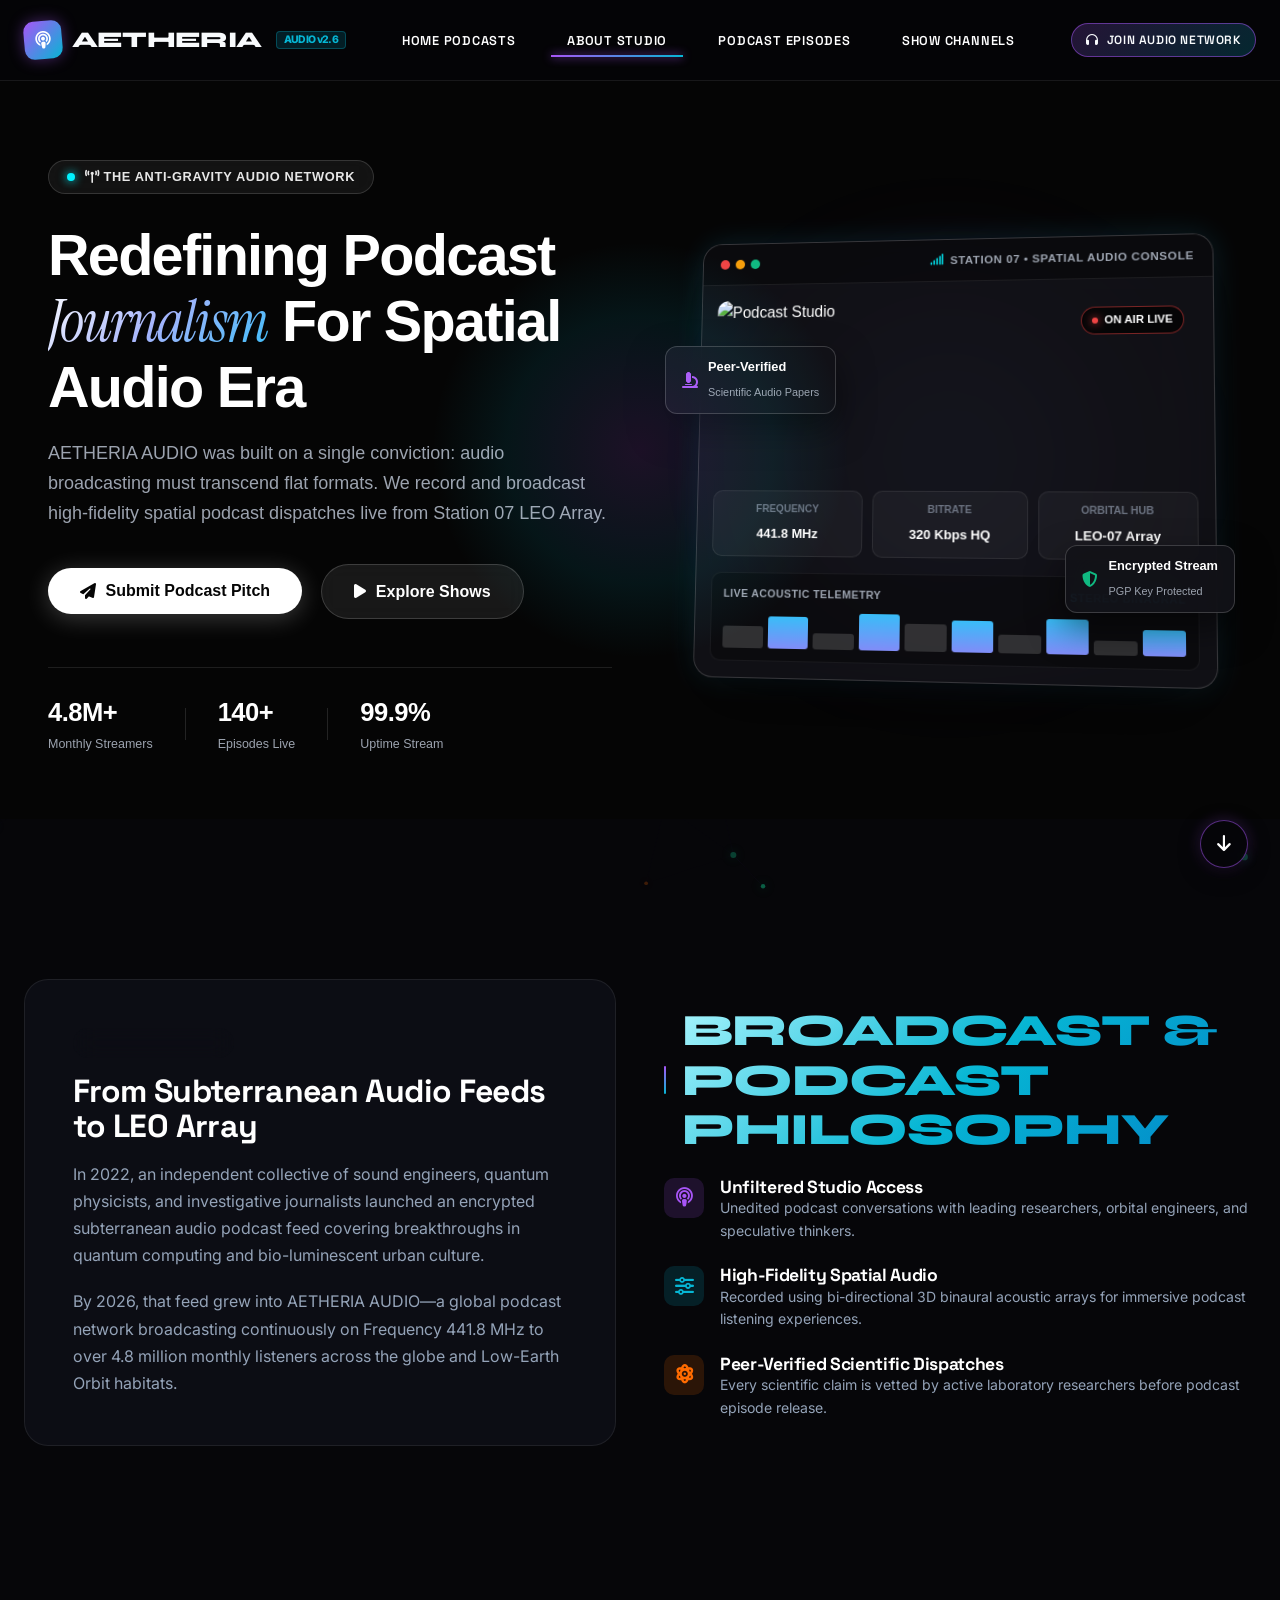
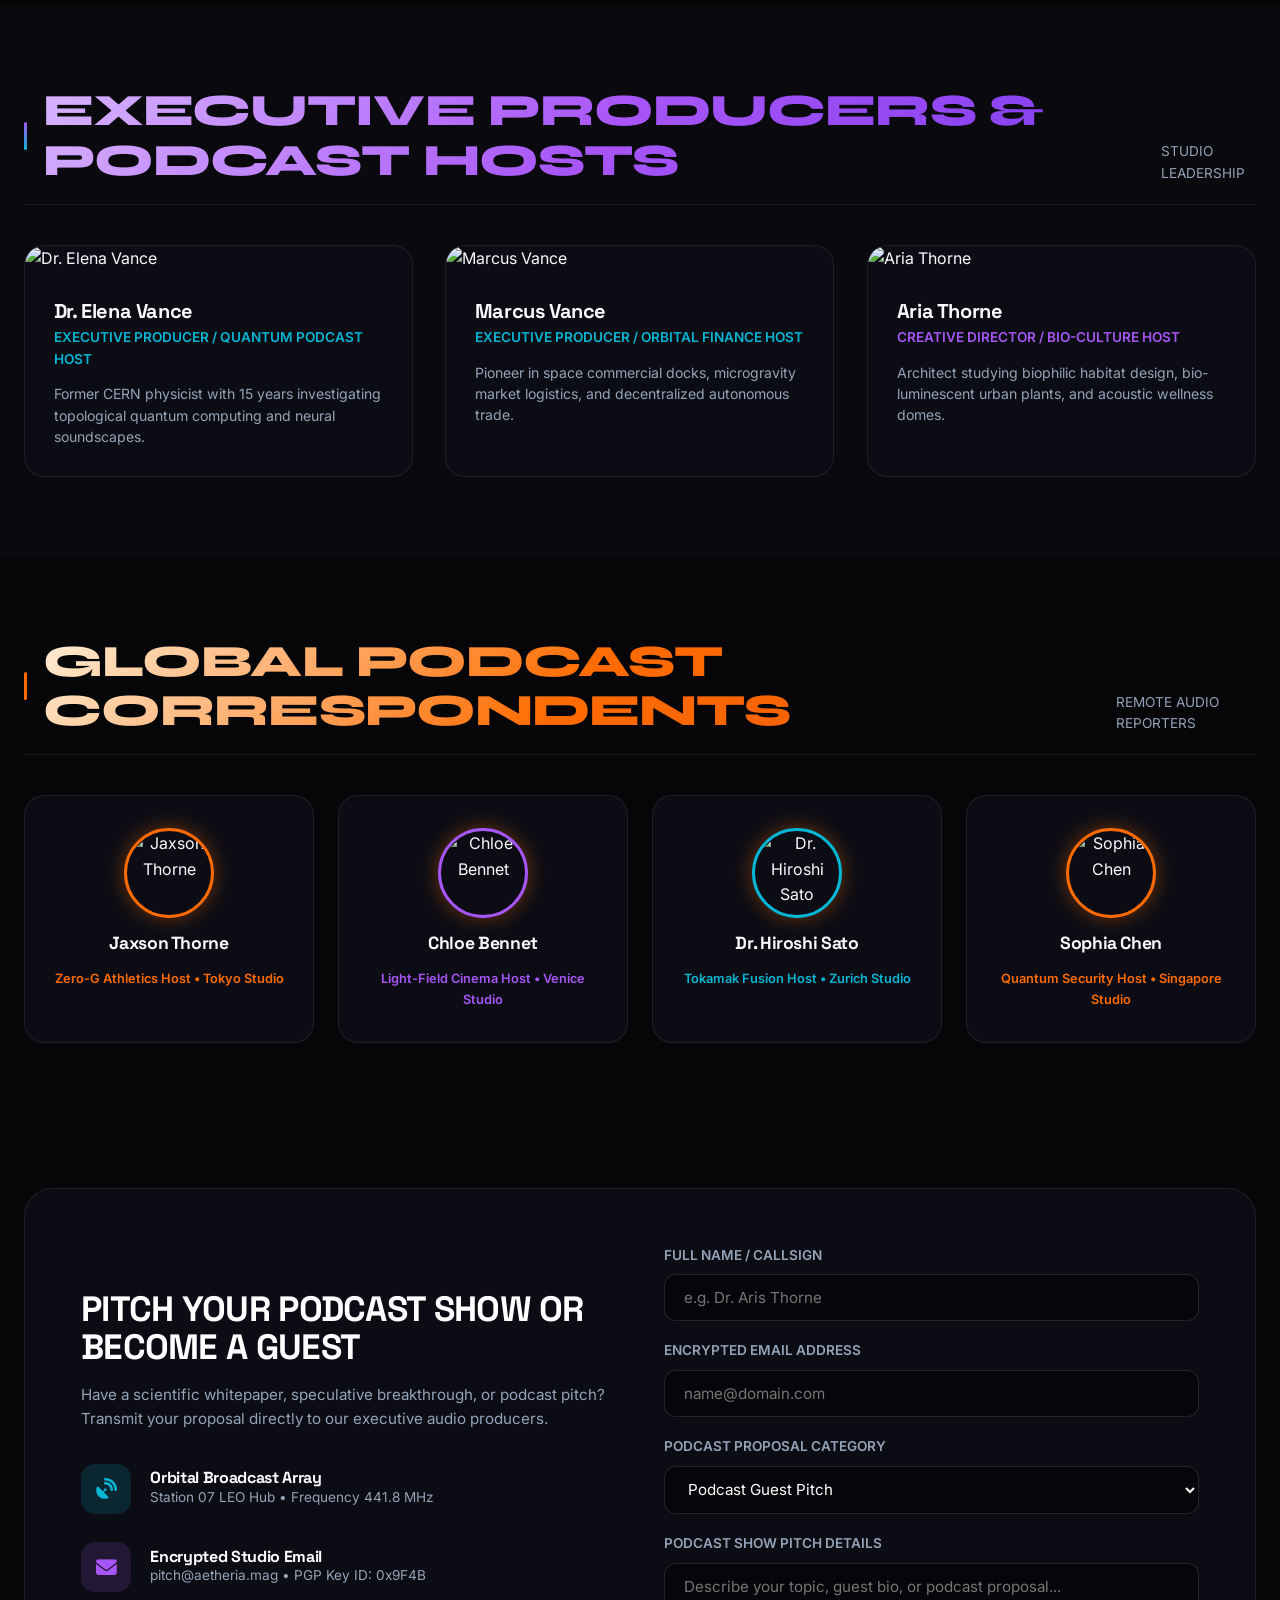
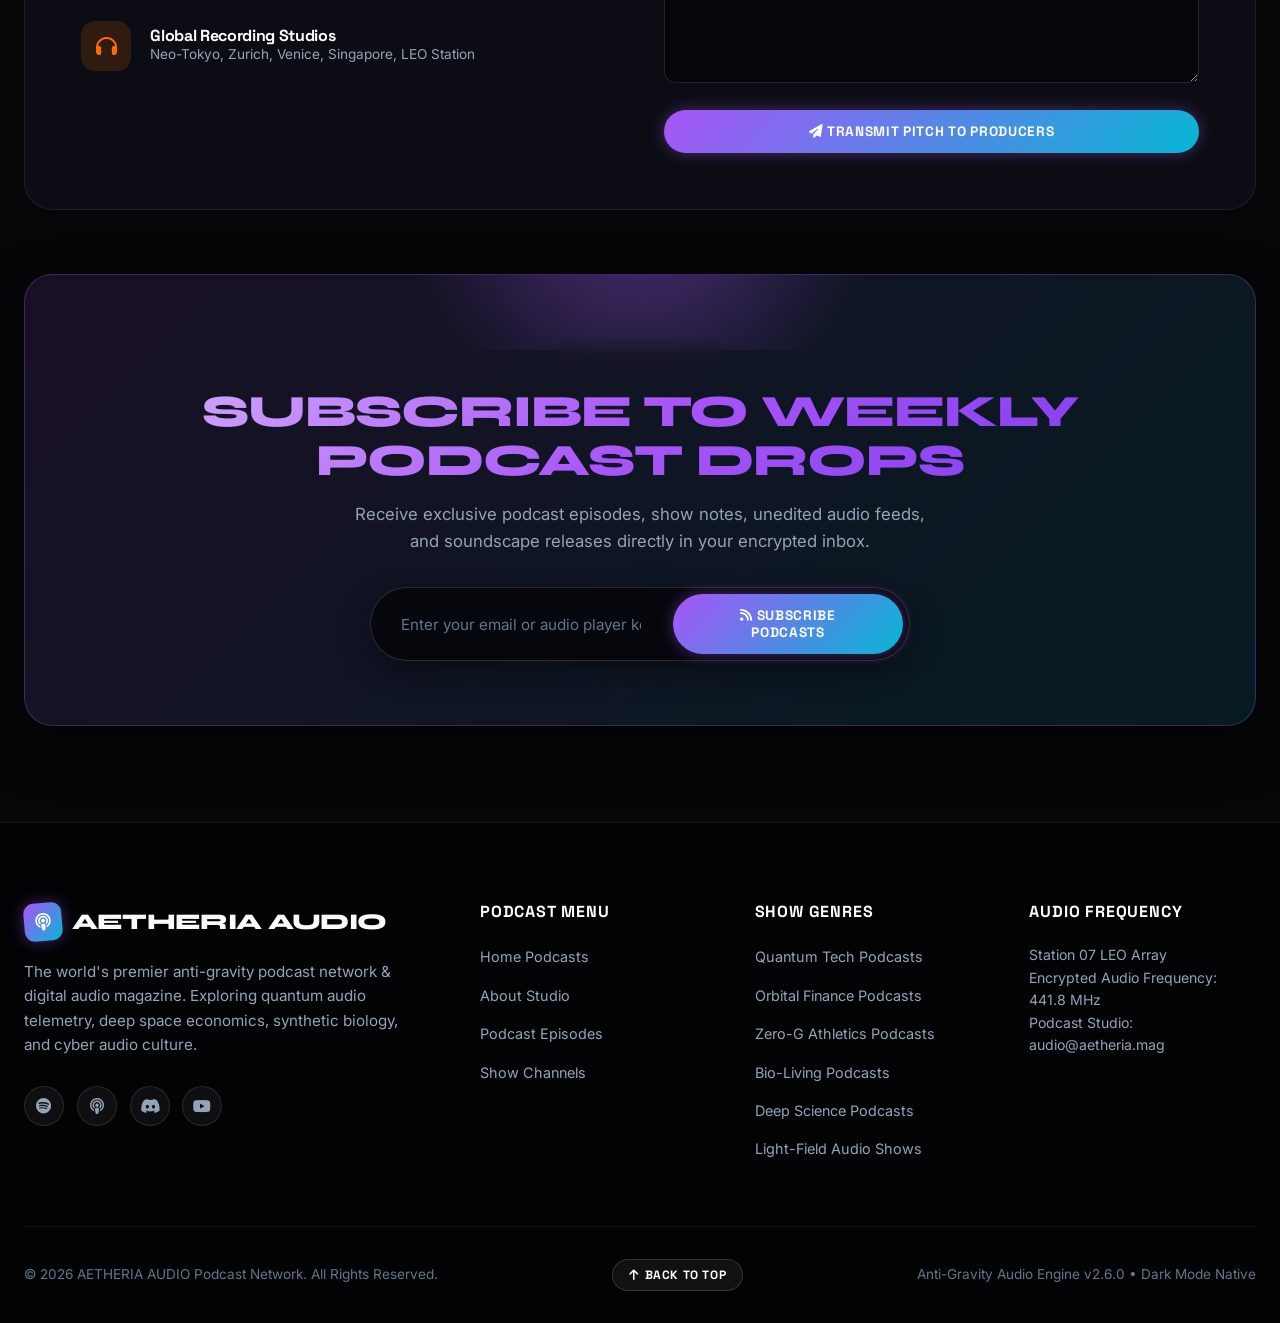
==== commit 696c0aa2: "Fix navigation, responsive layouts, badge contrast, scroll buttons, and add favicon" ====
--- a/about.html
+++ b/about.html
@@ -8,6 +8,8 @@
   
   <!-- Font Awesome Icons -->
   <link rel="stylesheet" href="https://cdnjs.cloudflare.com/ajax/libs/font-awesome/6.4.0/css/all.min.css">
+  <!-- Favicon -->
+  <link rel="icon" type="image/svg+xml" href="favicon.svg">
   <!-- Stylesheets -->
   <link rel="stylesheet" href="css/style.css">
 </head>
@@ -35,9 +37,9 @@
         <!-- PODCAST NAVIGATION MENU -->
         <ul class="nav-menu">
           <li><a href="index.html" class="nav-link">HOME PODCASTS</a></li>
+          <li><a href="about.html" class="nav-link active">ABOUT STUDIO</a></li>
           <li><a href="news.html" class="nav-link">PODCAST EPISODES</a></li>
           <li><a href="categories.html" class="nav-link">SHOW CHANNELS</a></li>
-          <li><a href="about.html" class="nav-link active">ABOUT STUDIO</a></li>
         </ul>
 
         <div class="nav-actions">
@@ -448,9 +450,9 @@
           <h4 class="footer-col-title">PODCAST MENU</h4>
           <ul class="footer-links-list">
             <li><a href="index.html">Home Podcasts</a></li>
+            <li><a href="about.html">About Studio</a></li>
             <li><a href="news.html">Podcast Episodes</a></li>
             <li><a href="categories.html">Show Channels</a></li>
-            <li><a href="about.html">About Studio</a></li>
           </ul>
         </div>
 
@@ -480,10 +482,18 @@
 
       <div class="footer-bottom-bar">
         <span>© 2026 AETHERIA AUDIO Podcast Network. All Rights Reserved.</span>
+        <button class="footer-scroll-btn" onclick="window.scrollTo({top: 0, behavior: 'smooth'})" aria-label="Back to Top">
+          <i class="fas fa-arrow-up"></i> BACK TO TOP
+        </button>
         <span>Anti-Gravity Audio Engine v2.6.0 • Dark Mode Native</span>
       </div>
     </div>
   </footer>
+
+  <!-- Floating Top to Bottom / Back to Top Action Button (Visible in all sections) -->
+  <button id="floating-scroll-btn" class="floating-scroll-btn" aria-label="Scroll top to bottom">
+    <i class="fas fa-arrow-down" id="scroll-arrow-icon"></i>
+  </button>
 
   <!-- Scripts -->
   <script src="js/main.js"></script>
--- a/css/style.css
+++ b/css/style.css
@@ -69,7 +69,7 @@
   position: relative;
   overflow-x: hidden;
   -webkit-font-smoothing: antialiased;
-  padding-bottom: 90px; /* Space for Sticky Audio Player */
+  padding-bottom: 0;
 }
 
 /* Custom Cursor Glow */
@@ -432,27 +432,60 @@
   50% { transform: translateY(-12px) rotate(0.8deg); }
 }
 
-/* Category Badges */
+/* Category Badges - High Contrast */
 .badge-category {
   display: inline-flex;
   align-items: center;
   gap: 0.4rem;
-  padding: 0.3rem 0.8rem;
+  padding: 0.35rem 0.85rem;
   border-radius: 30px;
   font-family: var(--font-title);
-  font-size: 0.72rem;
-  font-weight: 700;
+  font-size: 0.74rem;
+  font-weight: 800;
   letter-spacing: 0.08em;
   text-transform: uppercase;
   width: fit-content;
-}
-
-.badge-tech { background: rgba(6, 182, 212, 0.15); color: #38bdf8; border: 1px solid rgba(6, 182, 212, 0.4); }
-.badge-business { background: rgba(168, 85, 247, 0.15); color: #c084fc; border: 1px solid rgba(168, 85, 247, 0.4); }
-.badge-sports { background: rgba(255, 107, 0, 0.15); color: #ff8c38; border: 1px solid rgba(255, 107, 0, 0.4); }
-.badge-lifestyle { background: rgba(236, 72, 153, 0.15); color: #f472b6; border: 1px solid rgba(236, 72, 153, 0.4); }
-.badge-science { background: rgba(16, 185, 129, 0.15); color: #34d399; border: 1px solid rgba(16, 185, 129, 0.4); }
-.badge-entertainment { background: rgba(245, 158, 11, 0.15); color: #fbbf24; border: 1px solid rgba(245, 158, 11, 0.4); }
+  backdrop-filter: blur(12px);
+  -webkit-backdrop-filter: blur(12px);
+  box-shadow: 0 4px 14px rgba(0, 0, 0, 0.7);
+}
+
+.badge-tech {
+  background: rgba(4, 20, 32, 0.94);
+  color: #38bdf8;
+  border: 1.5px solid #00e5ff;
+  box-shadow: 0 0 12px rgba(0, 229, 255, 0.35), 0 4px 14px rgba(0, 0, 0, 0.7);
+}
+.badge-business {
+  background: rgba(28, 8, 42, 0.94);
+  color: #f0abfc;
+  border: 1.5px solid #c084fc;
+  box-shadow: 0 0 12px rgba(192, 132, 252, 0.35), 0 4px 14px rgba(0, 0, 0, 0.7);
+}
+.badge-sports {
+  background: rgba(40, 14, 4, 0.94);
+  color: #ffaa5b;
+  border: 1.5px solid #ff7a1a;
+  box-shadow: 0 0 12px rgba(255, 122, 26, 0.35), 0 4px 14px rgba(0, 0, 0, 0.7);
+}
+.badge-lifestyle {
+  background: rgba(40, 8, 28, 0.94);
+  color: #f472b6;
+  border: 1.5px solid #ec4899;
+  box-shadow: 0 0 12px rgba(236, 72, 153, 0.35), 0 4px 14px rgba(0, 0, 0, 0.7);
+}
+.badge-science {
+  background: rgba(4, 32, 22, 0.94);
+  color: #4ade80;
+  border: 1.5px solid #10b981;
+  box-shadow: 0 0 12px rgba(16, 185, 129, 0.35), 0 4px 14px rgba(0, 0, 0, 0.7);
+}
+.badge-entertainment {
+  background: rgba(40, 24, 4, 0.94);
+  color: #fcd34d;
+  border: 1.5px solid #f59e0b;
+  box-shadow: 0 0 12px rgba(245, 158, 11, 0.35), 0 4px 14px rgba(0, 0, 0, 0.7);
+}
 
 /* Play Button Overlay on Podcast Covers */
 .podcast-play-btn {
@@ -1144,8 +1177,38 @@
   box-shadow: 0 0 20px var(--accent-purple-glow);
 }
 
-.category-section-block { margin-bottom: 5rem; scroll-margin-top: 100px; }
-.category-block-header { display: flex; align-items: center; justify-content: space-between; margin-bottom: 2rem; padding-bottom: 1rem; border-bottom: 2px solid rgba(255, 255, 255, 0.08); }
+.category-section-block { margin-bottom: 5rem; scroll-margin-top: 110px; }
+.category-block-header {
+  display: flex;
+  align-items: center;
+  justify-content: space-between;
+  margin-bottom: 2rem;
+  padding-bottom: 1rem;
+  border-bottom: 2px solid rgba(255, 255, 255, 0.08);
+  gap: 1.5rem;
+  flex-wrap: wrap;
+}
+
+.category-block-header > div {
+  display: flex;
+  align-items: center;
+  gap: 1rem;
+  flex-wrap: wrap;
+  flex: 1 1 auto;
+  min-width: 0;
+}
+
+.category-block-header h2 {
+  font-size: clamp(1.2rem, 2.2vw, 1.7rem) !important;
+  color: #fff;
+  margin: 0;
+  line-height: 1.3;
+}
+
+.category-block-header .view-all-link {
+  white-space: nowrap;
+  flex-shrink: 0;
+}
 
 /* ABOUT STYLES */
 .about-hero { padding: 5rem 0 4rem; text-align: center; }
@@ -1171,7 +1234,7 @@
 .team-card { background: var(--bg-card); border: 1px solid var(--bg-glass-border); border-radius: 20px; overflow: hidden; transition: all 0.4s ease; }
 .team-card:hover { transform: translateY(-8px); border-color: rgba(168, 85, 247, 0.4); box-shadow: var(--shadow-glow-purple); }
 
-.team-photo { width: 100%; height: 280px; object-fit: cover; transition: transform 0.6s ease; }
+.team-photo { width: 100%; height: 320px; object-fit: cover; object-position: center 15%; transition: transform 0.6s ease; }
 .team-card:hover .team-photo { transform: scale(1.05); }
 
 .team-info { padding: 1.8rem; }
@@ -1370,7 +1433,73 @@
 .footer-links-list { list-style: none; display: flex; flex-direction: column; gap: 0.8rem; }
 .footer-links-list a { color: var(--text-muted); text-decoration: none; font-size: 0.9rem; transition: color 0.2s ease, padding-left 0.2s ease; }
 .footer-links-list a:hover { color: var(--accent-cyan); padding-left: 4px; }
-.footer-bottom-bar { border-top: 1px solid rgba(255, 255, 255, 0.06); padding-top: 2rem; display: flex; justify-content: space-between; align-items: center; font-size: 0.85rem; color: var(--text-dim); }
+.footer-bottom-bar { border-top: 1px solid rgba(255, 255, 255, 0.06); padding-top: 2rem; display: flex; justify-content: space-between; align-items: center; font-size: 0.85rem; color: var(--text-dim); gap: 1rem; flex-wrap: wrap; }
+
+/* Footer Back to Top Button */
+.footer-scroll-btn {
+  display: inline-flex;
+  align-items: center;
+  gap: 0.4rem;
+  background: rgba(255, 255, 255, 0.06);
+  border: 1px solid rgba(255, 255, 255, 0.15);
+  color: #ffffff;
+  padding: 0.45rem 1rem;
+  border-radius: 20px;
+  font-family: var(--font-title);
+  font-size: 0.75rem;
+  font-weight: 700;
+  letter-spacing: 0.05em;
+  cursor: pointer;
+  transition: all 0.3s ease;
+}
+
+.footer-scroll-btn:hover {
+  background: linear-gradient(135deg, var(--accent-purple), var(--accent-cyan));
+  color: #fff;
+  border-color: transparent;
+  transform: translateY(-2px);
+  box-shadow: 0 4px 15px var(--accent-purple-glow);
+}
+
+/* Floating Scroll To Top / Bottom Action Button (Visible Across All Sections) */
+.floating-scroll-btn {
+  position: fixed;
+  bottom: 2rem;
+  right: 2rem;
+  width: 48px;
+  height: 48px;
+  border-radius: 50%;
+  background: rgba(6, 6, 9, 0.9);
+  border: 1.5px solid rgba(168, 85, 247, 0.5);
+  color: #ffffff;
+  display: flex;
+  align-items: center;
+  justify-content: center;
+  font-size: 1.15rem;
+  cursor: pointer;
+  z-index: 999;
+  backdrop-filter: blur(14px);
+  -webkit-backdrop-filter: blur(14px);
+  box-shadow: 0 6px 20px rgba(0, 0, 0, 0.6), 0 0 15px rgba(168, 85, 247, 0.25);
+  transition: all 0.35s cubic-bezier(0.16, 1, 0.3, 1);
+}
+
+.floating-scroll-btn:hover {
+  background: linear-gradient(135deg, var(--accent-purple), var(--accent-cyan));
+  border-color: transparent;
+  transform: translateY(-4px) scale(1.08);
+  box-shadow: 0 10px 25px rgba(0, 0, 0, 0.8), 0 0 20px var(--accent-purple-glow);
+}
+
+@media (max-width: 768px) {
+  .floating-scroll-btn {
+    bottom: 1.25rem;
+    right: 1.25rem;
+    width: 42px;
+    height: 42px;
+    font-size: 1rem;
+  }
+}
 
 /* MEDIA QUERIES */
 @media (max-width: 1280px) {
@@ -1385,54 +1514,116 @@
   .news-layout-wrapper { grid-template-columns: 1fr; }
   .news-sidebar { position: static; }
   .grid-4, .grid-3 { grid-template-columns: repeat(2, 1fr); }
+  .editorial-team-grid { grid-template-columns: repeat(2, 1fr); gap: 1.5rem; }
+  .editorial-team-grid .team-card:last-child:nth-child(odd) {
+    grid-column: span 2;
+    justify-self: center;
+    width: calc(50% - 0.75rem);
+  }
+  .team-photo { height: 300px; object-position: center 15%; }
   .footer-grid { grid-template-columns: 1fr 1fr; }
   .story-mission-grid, .contact-section-wrap, .staff-picks-container { grid-template-columns: 1fr; }
   .about-stats-grid { grid-template-columns: repeat(2, 1fr); }
-  .nav-menu { gap: 1rem; }
 }
 
 @media (max-width: 768px) {
-  .mobile-nav-toggle { display: block; }
-  .nav-menu {
-    position: fixed;
-    top: 80px;
-    left: 0;
-    width: 100vw;
-    background: rgba(6, 6, 9, 0.98);
-    backdrop-filter: blur(20px);
-    flex-direction: column;
-    padding: 2rem 0;
-    gap: 1.5rem;
-    border-bottom: 1px solid rgba(255, 255, 255, 0.1);
-    transform: translateY(-150%);
-    transition: transform 0.4s ease;
-  }
-  .nav-menu.mobile-open { transform: translateY(0); }
-  .grid-3, .grid-4, .trending-grid, .editorial-team-grid { grid-template-columns: 1fr; }
+  .grid-2, .grid-3, .grid-4, .trending-grid { grid-template-columns: 1fr; }
+  .editorial-team-grid { grid-template-columns: repeat(2, 1fr); gap: 1.5rem; }
+  .editorial-team-grid .team-card:last-child:nth-child(odd) {
+    grid-column: span 2;
+    justify-self: center;
+    width: calc(50% - 0.75rem);
+  }
+  .team-photo { height: 280px; object-position: center 15%; }
   .hero-featured-card { height: 460px; padding: 1.5rem; }
   .footer-grid { grid-template-columns: 1fr; }
   .footer-bottom-bar { flex-direction: column; gap: 1rem; text-align: center; }
   .sticky-audio-player { padding: 0 1rem; gap: 1rem; }
   .player-track-info { width: 180px; }
+  .section-header {
+    flex-direction: column;
+    align-items: flex-start;
+    gap: 1rem;
+  }
+  .category-block-header {
+    flex-direction: column;
+    align-items: flex-start;
+    gap: 1rem;
+  }
+  .category-block-header > div {
+    flex-direction: column;
+    align-items: flex-start;
+    gap: 0.6rem;
+    width: 100%;
+  }
+  .newsletter-section {
+    padding: 3rem 1.5rem;
+    margin: 3rem auto;
+    border-radius: 20px;
+    width: 100%;
+    box-sizing: border-box;
+  }
+  .newsletter-title {
+    font-size: clamp(1.4rem, 5vw, 1.9rem);
+  }
+  .newsletter-form {
+    flex-direction: column;
+    background: transparent;
+    border: none;
+    padding: 0;
+    box-shadow: none;
+    gap: 0.75rem;
+    width: 100%;
+    max-width: 100%;
+  }
+  .newsletter-input {
+    width: 100%;
+    background: rgba(6, 6, 9, 0.9);
+    border: 1px solid rgba(255, 255, 255, 0.15);
+    border-radius: 30px;
+    padding: 0.85rem 1.2rem;
+    text-align: center;
+    box-sizing: border-box;
+  }
+  .btn-subscribe {
+    width: 100%;
+    padding: 0.85rem 1.5rem;
+    border-radius: 30px;
+    box-sizing: border-box;
+  }
+}
+
+@media (max-width: 580px) {
+  .editorial-team-grid { grid-template-columns: 1fr; }
+  .editorial-team-grid .team-card:last-child:nth-child(odd) {
+    grid-column: auto;
+    width: 100%;
+  }
+  .team-photo { height: 320px; object-position: center 15%; }
+  .newsletter-section {
+    padding: 2.5rem 1.2rem;
+    margin: 2rem auto;
+  }
 }
 
 /* ==========================================================================
    CINEMATIC VIDEO HERO SECTION (Podcast Episodes Page)
    ========================================================================== */
 
-/* Header floating over video on news page */
+/* Header floating and fixed while scrolling across all pages */
 .news-page-header {
-  position: absolute;
+  position: fixed;
   top: 0;
   left: 0;
   width: 100%;
-  z-index: 100;
-  background: transparent !important;
+  z-index: 1000;
+  background: transparent;
   pointer-events: auto;
+  transition: all 0.3s ease;
 }
 
 .news-page-header .header-top-bar {
-  background: rgba(6, 6, 9, 0.4) !important;
+  background: rgba(6, 6, 9, 0.4);
   backdrop-filter: blur(10px);
   -webkit-backdrop-filter: blur(10px);
   border-bottom: 1px solid rgba(255, 255, 255, 0.08);
@@ -1440,13 +1631,22 @@
 }
 
 .news-page-header .main-header {
-  position: relative !important;
-  top: auto !important;
-  background: transparent !important;
-  backdrop-filter: none !important;
-  -webkit-backdrop-filter: none !important;
-  border-bottom: none !important;
-  box-shadow: none !important;
+  position: relative;
+  top: auto;
+  background: rgba(6, 6, 9, 0.65);
+  backdrop-filter: blur(16px);
+  -webkit-backdrop-filter: blur(16px);
+  border-bottom: 1px solid rgba(255, 255, 255, 0.08);
+  box-shadow: none;
+  transition: all 0.3s ease;
+}
+
+.news-page-header .main-header.scrolled {
+  background: rgba(6, 6, 9, 0.96) !important;
+  backdrop-filter: blur(20px) !important;
+  -webkit-backdrop-filter: blur(20px) !important;
+  border-bottom: 1px solid rgba(255, 255, 255, 0.12) !important;
+  box-shadow: 0 10px 30px rgba(0, 0, 0, 0.8) !important;
 }
 
 .news-page-header .nav-link {
@@ -2971,6 +3171,7 @@
 .btn-split-primary {
   display: inline-flex;
   align-items: center;
+  justify-content: center;
   gap: 0.6rem;
   font-family: 'Cabin', sans-serif;
   font-weight: 600;
@@ -2983,6 +3184,8 @@
   cursor: pointer;
   box-shadow: 0 4px 25px rgba(255, 255, 255, 0.22);
   transition: transform 0.25s ease, box-shadow 0.25s ease;
+  box-sizing: border-box;
+  text-align: center;
 }
 
 .btn-split-primary:hover {
@@ -2993,6 +3196,7 @@
 .btn-split-secondary {
   display: inline-flex;
   align-items: center;
+  justify-content: center;
   gap: 0.6rem;
   font-family: 'Cabin', sans-serif;
   font-weight: 600;
@@ -3001,10 +3205,12 @@
   background: rgba(255, 255, 255, 0.08);
   border: 1px solid rgba(255, 255, 255, 0.16);
   border-radius: 9999px;
-  padding: 14px 28px;
+  padding: 14px 32px;
   text-decoration: none;
   backdrop-filter: blur(10px);
   transition: background 0.25s ease, transform 0.25s ease;
+  box-sizing: border-box;
+  text-align: center;
 }
 
 .btn-split-secondary:hover {
@@ -3273,21 +3479,113 @@
 }
 
 /* Responsive Breakpoints for Split Hero */
-@media (max-width: 992px) {
+@media (max-width: 1024px) {
+  .about-split-hero {
+    min-height: auto;
+    padding: 160px 1.5rem 3.5rem;
+  }
   .split-hero-container {
     grid-template-columns: 1fr;
-    gap: 3rem;
+    gap: 2.5rem;
   }
   .split-hero-left {
     align-items: center;
     text-align: center;
   }
+  .hero-pill-badge {
+    margin-bottom: 1.5rem;
+    align-self: center;
+    display: inline-flex;
+  }
+  .split-hero-headline {
+    font-size: clamp(26px, 4.5vw, 42px);
+  }
   .split-hero-desc {
     margin-left: auto;
     margin-right: auto;
+    max-width: 600px;
+  }
+  .split-hero-ctas {
+    display: flex;
+    justify-content: center;
+    align-items: center;
+    gap: 1rem;
+    width: 100%;
+    margin-bottom: 2.5rem;
+  }
+  .btn-split-primary,
+  .btn-split-secondary {
+    flex: 1 1 0;
+    max-width: 250px;
+    height: 52px;
+    padding: 14px 24px;
+    font-size: 0.95rem;
+    display: inline-flex;
+    align-items: center;
+    justify-content: center;
+    box-sizing: border-box;
+    text-align: center;
+  }
+  .split-metrics-row {
+    justify-content: center;
   }
   .chip-left, .chip-right {
     display: none;
+  }
+}
+
+@media (max-width: 640px) {
+  .about-split-hero {
+    padding: 140px 1rem 3rem;
+  }
+  .hero-pill-badge {
+    margin-bottom: 1.2rem;
+    padding: 5px 14px;
+    align-self: center;
+    display: inline-flex;
+    max-width: 100%;
+  }
+  .badge-txt {
+    font-size: 0.72rem;
+  }
+  .split-hero-headline {
+    font-size: clamp(22px, 6.5vw, 32px);
+    line-height: 1.2;
+    word-break: break-word;
+  }
+  .split-hero-desc {
+    font-size: 0.95rem;
+    margin-bottom: 1.8rem;
+  }
+  .split-hero-ctas {
+    flex-direction: column;
+    width: 100%;
+    gap: 0.8rem;
+    margin-bottom: 2rem;
+  }
+  .btn-split-primary,
+  .btn-split-secondary {
+    width: 100%;
+    max-width: 100%;
+    height: 48px;
+    padding: 12px 20px;
+    font-size: 0.92rem;
+    display: flex;
+    align-items: center;
+    justify-content: center;
+    box-sizing: border-box;
+    text-align: center;
+  }
+  .split-metrics-row {
+    gap: 1rem;
+    flex-wrap: wrap;
+    justify-content: center;
+  }
+  .metric-val {
+    font-size: 1.4rem;
+  }
+  .metric-lbl {
+    font-size: 0.75rem;
   }
 }
 
@@ -3658,7 +3956,7 @@
   background: rgba(255, 255, 255, 0.15);
 }
 
-@media (max-width: 991px) {
+@media (max-width: 1024px) {
   /* Show hamburger button */
   .mobile-nav-toggle {
     display: flex;
